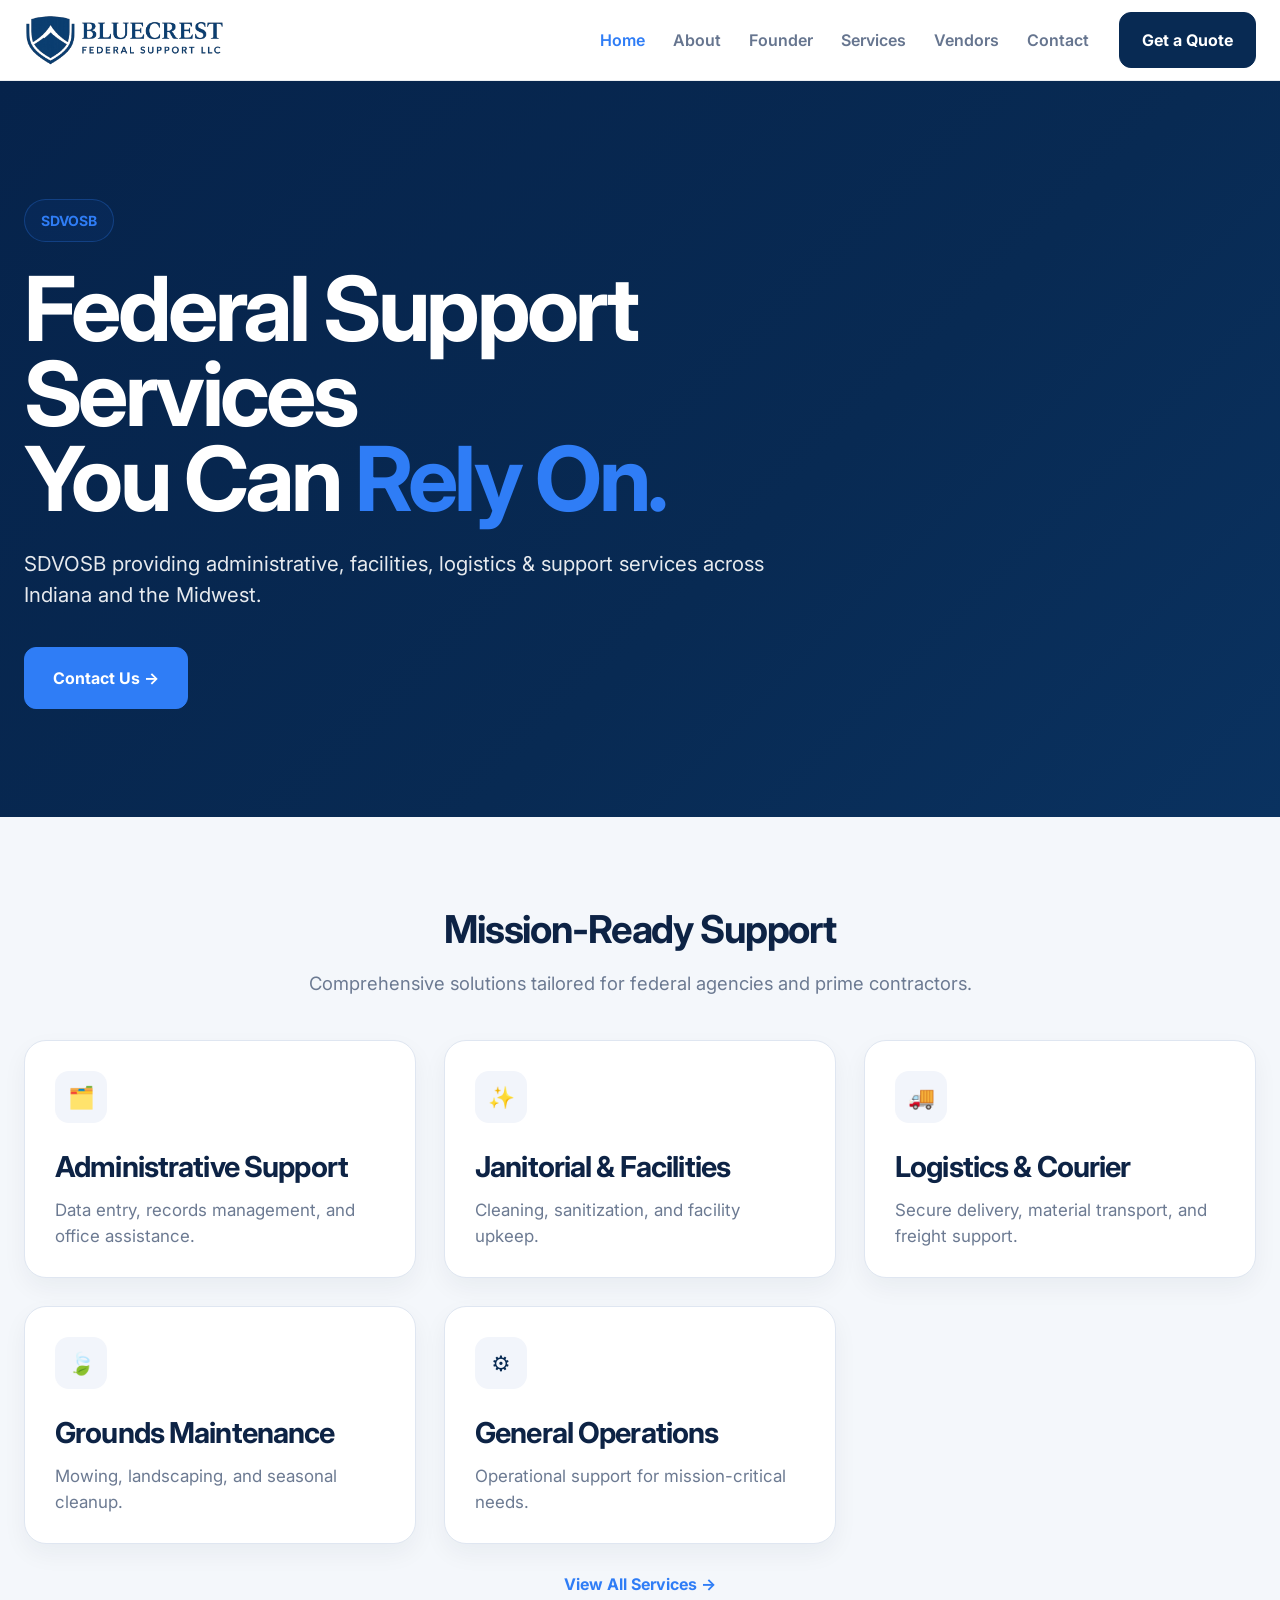
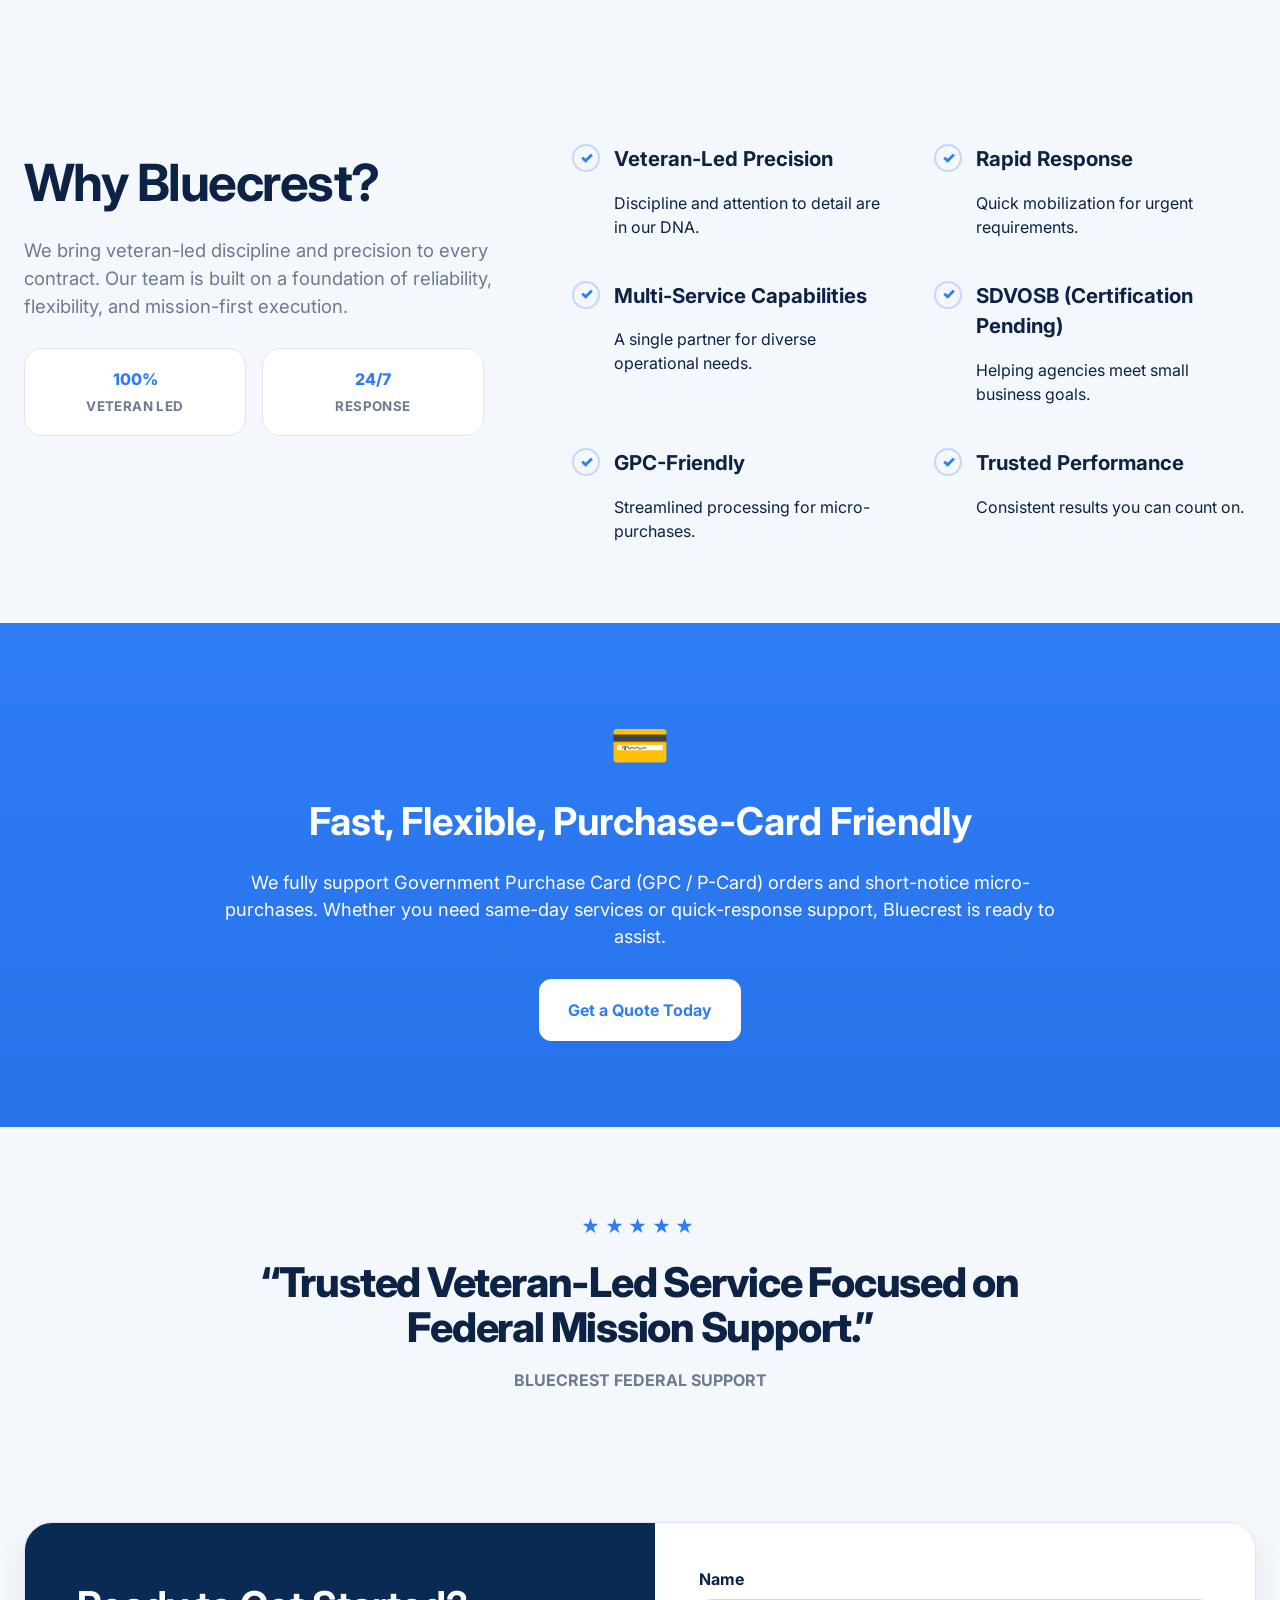
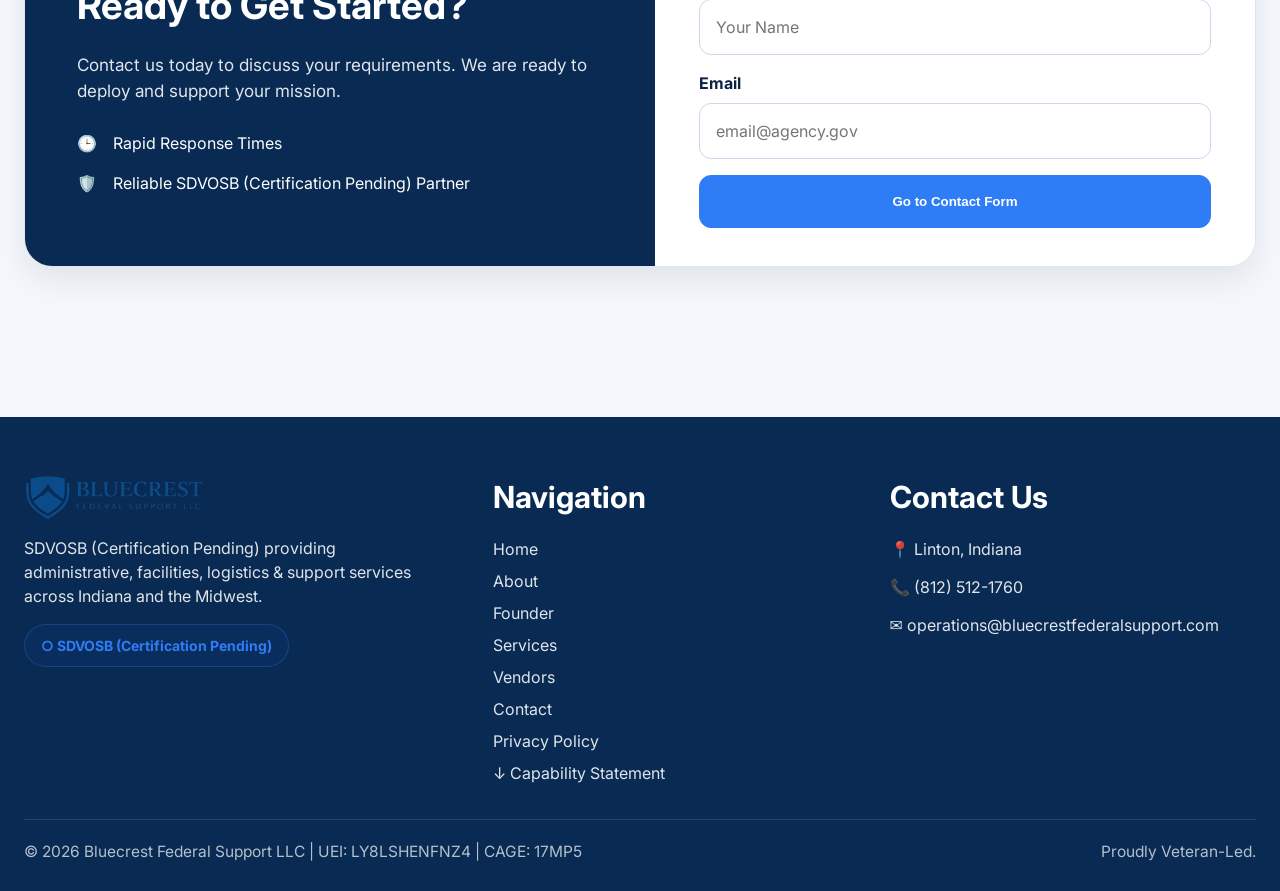
==== index.html @ 47908d39 "Update index.html" ====
<!DOCTYPE html>
<html lang="en">
<head>
<meta charset="UTF-8">
<meta name="viewport" content="width=device-width, initial-scale=1.0">
<title>Bluecrest Federal Support LLC</title>
<meta name="description" content="Veteran-led federal support services for agencies and prime contractors.">
<link rel="preconnect" href="https://fonts.googleapis.com">
<link rel="preconnect" href="https://fonts.gstatic.com" crossorigin>
<link href="https://fonts.googleapis.com/css2?family=Inter:wght@400;500;600;700;800;900&display=swap" rel="stylesheet">
<link rel="stylesheet" href="styles.css">
<link rel="icon" type="image/png" href="favicon.png">
<meta name="description" content="Bluecrest Federal Support LLC is a veteran-led federal support services provider delivering facilities, administrative, logistics, and operational support services across Indiana and the Midwest.">
<meta name="author" content="Bluecrest Federal Support LLC">
<meta name="robots" content="index, follow">
</head>
<body>
<div class="page-shell">

<header class="site-header">
  <div class="container header-inner">
    <a class="brand" href="index.html"><img src="logo.png" alt="Bluecrest Federal Support LLC logo"></a>
    <div class="nav">
      <nav class="nav-links">
        <a href="index.html" class="active">Home</a>
        <a href="about.html" >About</a>
        <a href="founder.html" >Founder</a>
        <a href="services.html" >Services</a>
        <a href="vendors.html" >Vendors</a>
        <a href="contact.html" >Contact</a>
      </nav>
      <a class="quote-btn" href="contact.html">Get a Quote</a>
    </div>
  </div>
</header>
<main>

<section class="hero">
  <div class="container hero-grid">
    <div>
      <div class="small-badge">SDVOSB</div>
      <h1>Federal Support Services<br>You Can <span class="accent">Rely On.</span></h1>
      <p>SDVOSB providing administrative, facilities, logistics &amp; support services across Indiana and the Midwest.</p>
      <a class="btn-primary" href="contact.html">Contact Us →</a>
    </div>
  </div>
</section>

<section class="section">
  <div class="container">
    <div class="section-head">
      <h2>Mission-Ready Support</h2>
      <p>Comprehensive solutions tailored for federal agencies and prime contractors.</p>
    </div>
    <div class="card-grid">
      <div class="info-card"><div class="icon-box">🗂️</div><h3>Administrative Support</h3><p>Data entry, records management, and office assistance.</p></div>
      <div class="info-card"><div class="icon-box">✨</div><h3>Janitorial &amp; Facilities</h3><p>Cleaning, sanitization, and facility upkeep.</p></div>
      <div class="info-card"><div class="icon-box">🚚</div><h3>Logistics &amp; Courier</h3><p>Secure delivery, material transport, and freight support.</p></div>
      <div class="info-card"><div class="icon-box">🍃</div><h3>Grounds Maintenance</h3><p>Mowing, landscaping, and seasonal cleanup.</p></div>
      <div class="info-card"><div class="icon-box">⚙️</div><h3>General Operations</h3><p>Operational support for mission-critical needs.</p></div>
    </div>
    <div class="center-link"><a href="services.html">View All Services →</a></div>
  </div>
</section>

<section class="section-tight">
  <div class="container why-grid">
    <div>
      <h2 style="font-size:3.2rem; margin:0 0 16px; letter-spacing:-.03em;">Why Bluecrest?</h2>
      <p style="font-size:1.16rem; color:var(--muted); margin:0;">We bring veteran-led discipline and precision to every contract. Our team is built on a foundation of reliability, flexibility, and mission-first execution.</p>
      <div class="stats">
        <div class="stat-box">100%<small>VETERAN LED</small></div>
        <div class="stat-box">24/7<small>RESPONSE</small></div>
      </div>
    </div>
    <div class="feature-grid">
      <div class="feature-item"><div class="check">✓</div><div><h4>Veteran-Led Precision</h4><p>Discipline and attention to detail are in our DNA.</p></div></div>
      <div class="feature-item"><div class="check">✓</div><div><h4>Rapid Response</h4><p>Quick mobilization for urgent requirements.</p></div></div>
      <div class="feature-item"><div class="check">✓</div><div><h4>Multi-Service Capabilities</h4><p>A single partner for diverse operational needs.</p></div></div>
      <div class="feature-item"><div class="check">✓</div><div><h4>SDVOSB (Certification Pending)</h4><p>Helping agencies meet small business goals.</p></div></div>
      <div class="feature-item"><div class="check">✓</div><div><h4>GPC-Friendly</h4><p>Streamlined processing for micro-purchases.</p></div></div>
      <div class="feature-item"><div class="check">✓</div><div><h4>Trusted Performance</h4><p>Consistent results you can count on.</p></div></div>
    </div>
  </div>
</section>

<section class="blue-banner">
  <div class="container">
    <div style="font-size:3rem; margin-bottom:12px;">💳</div>
    <h2>Fast, Flexible, Purchase-Card Friendly</h2>
    <p>We fully support Government Purchase Card (GPC / P-Card) orders and short-notice micro-purchases. Whether you need same-day services or quick-response support, Bluecrest is ready to assist.</p>
    <a class="btn-primary" href="contact.html">Get a Quote Today</a>
  </div>
</section>

<section class="testimonial container">
  <div class="stars">★★★★★</div>
  <blockquote>“Trusted Veteran-Led Service Focused on Federal Mission Support.”</blockquote>
  <cite>BLUECREST FEDERAL SUPPORT</cite>
</section>

<section class="section-tight">
  <div class="container surface contact-cta">
    <div class="cta-left">
      <h3>Ready to Get Started?</h3>
      <p>Contact us today to discuss your requirements. We are ready to deploy and support your mission.</p>
      <div class="cta-points">
        <div class="point"><div>🕒</div><div>Rapid Response Times</div></div>
        <div class="point"><div>🛡️</div><div>Reliable SDVOSB (Certification Pending) Partner</div></div>
      </div>
    </div>
    <div class="cta-right">
      <form class="cta-mini-form" action="https://formsubmit.co/operations@bluecrestfederalsupport.com" method="POST">
        <input type="hidden" name="_subject" value="Bluecrest Website Contact Request">
        <input type="hidden" name="_next" value="https://bluecrestfederalsupport.com/form-success.html">
        <input type="hidden" name="_template" value="table">
        <input type="text" name="_honey" style="display:none">
        <div>
          <label for="mini-name">Name</label>
          <input class="input" id="mini-name" name="Name" placeholder="Your Name" required>
        </div>
        <div>
          <label for="mini-email">Email</label>
          <input class="input" id="mini-email" name="Email" type="email" placeholder="email@agency.gov" required>
        </div>
        <button class="btn-primary" type="submit">Go to Contact Form</button>
      </form>
    </div>
  </div>
</section>

</main>

<footer class="site-footer">
  <div class="container footer-top">
    <div class="footer-brand">
      <img src="logo.png" alt="Bluecrest Federal Support LLC logo">
      <p>SDVOSB (Certification Pending) providing administrative, facilities, logistics &amp; support services across Indiana and the Midwest.</p>
      <div class="small-badge">○ SDVOSB (Certification Pending)</div>
    </div>
    <div>
      <h3 class="footer-title">Navigation</h3>
      <div class="footer-links">
        <a href="index.html">Home</a>
        <a href="about.html">About</a>
        <a href="founder.html">Founder</a>
        <a href="services.html">Services</a>
        <a href="vendors.html">Vendors</a>
        <a href="contact.html">Contact</a>
        <a href="privacy.html">Privacy Policy</a>
        <a href="Bluecrest_Federal_Support_Capability_Statement.pdf">↓ Capability Statement</a>
      </div>
    </div>
    <div>
      <h3 class="footer-title">Contact Us</h3>
      <ul class="footer-contact">
        <li>📍 Linton, Indiana</li>
        <li>📞 (812) 512-1760</li>
        <li>✉️ operations@bluecrestfederalsupport.com</li>
      </ul>
    </div>
  </div>
  <div class="container footer-bottom">
    <div>© <span data-year></span> Bluecrest Federal Support LLC | UEI: LY8LSHENFNZ4 | CAGE: 17MP5</div>
    <div>Proudly Veteran-Led.</div>
  </div>
</footer>
</div>
<script src="script.js"></script>
</body>
</html>
---- styles.css ----
:root {
  --navy: #082a53;
  --navy-2: #0d3463;
  --blue: #2f7df6;
  --blue-dark: #1b5fca;
  --page: #f4f7fb;
  --card: #ffffff;
  --muted: #6c7a92;
  --text: #0d2345;
  --line: #dfe6f1;
  --shadow: 0 14px 32px rgba(7, 30, 63, 0.08);
  --radius: 22px;
  --max: 1320px;
}

* { box-sizing: border-box; }
html { scroll-behavior: smooth; }
body {
  margin: 0;
  font-family: Inter, system-ui, -apple-system, BlinkMacSystemFont, "Segoe UI", sans-serif;
  color: var(--text);
  background: var(--page);
  line-height: 1.5;
}

a { color: inherit; text-decoration: none; }
img { max-width: 100%; display: block; }
.container { width: min(var(--max), calc(100% - 48px)); margin: 0 auto; }
.section { padding: 84px 0; }
.section-tight { padding: 64px 0; }
.surface { background: var(--card); border: 1px solid var(--line); border-radius: 28px; box-shadow: var(--shadow); }
.page-shell { min-height: 100vh; display: flex; flex-direction: column; }
main { flex: 1; }

.site-header {
  position: sticky;
  top: 0;
  z-index: 50;
  background: rgba(255,255,255,0.95);
  backdrop-filter: blur(12px);
  border-bottom: 1px solid rgba(8,42,83,0.08);
}
.header-inner {
  display: flex; align-items: center; justify-content: space-between; gap: 24px;
  min-height: 80px;
}
.brand { display: flex; align-items: center; gap: 12px; }
.brand img { height: 50px; width: auto; }
.brand-text { display: none; }
.nav { display: flex; align-items: center; gap: 30px; }
.nav-links { display: flex; align-items: center; gap: 28px; font-weight: 600; color: #66758f; }
.nav-links a.active, .nav-links a:hover { color: var(--blue); }
.quote-btn, .btn-primary, .btn-secondary {
  display: inline-flex; align-items: center; justify-content: center; gap: 10px;
  border-radius: 12px; font-weight: 700; transition: .2s ease;
}
.quote-btn, .btn-secondary {
  background: var(--navy); color: #fff; padding: 15px 22px; border: 1px solid var(--navy);
}
.quote-btn:hover, .btn-secondary:hover { background: #051d3a; }
.btn-primary {
  background: var(--blue); color: #fff; padding: 18px 28px; border: 1px solid var(--blue);
}
.btn-primary:hover { background: var(--blue-dark); }
.small-badge {
  display: inline-flex; align-items: center; gap: 10px;
  padding: 10px 16px; border-radius: 999px;
  color: var(--blue); border: 1px solid rgba(47,125,246,0.28);
  background: rgba(47,125,246,0.06); font-size: 14px; font-weight: 700;
}

.hero {
  background: radial-gradient(circle at 75% 25%, rgba(47,125,246,0.16), transparent 0 26%), linear-gradient(135deg, #06234b 0%, #082a53 60%, #0a3260 100%);
  color: #fff;
  padding: 118px 0 108px;
}
.hero-grid { display: grid; grid-template-columns: minmax(0, 760px); }
.hero h1 {
  font-size: clamp(3rem, 7vw, 5.6rem);
  line-height: .95; letter-spacing: -0.04em; margin: 24px 0 28px;
  max-width: 780px;
}
.hero h1 .accent { color: var(--blue); }
.hero p { max-width: 860px; font-size: 1.28rem; color: rgba(255,255,255,0.9); margin: 0 0 36px; }

.section-head { text-align: center; margin-bottom: 42px; }
.section-head h2 { font-size: clamp(2.2rem, 3vw, 3.5rem); margin: 0 0 12px; letter-spacing: -0.03em; }
.section-head p { margin: 0 auto; color: var(--muted); max-width: 780px; font-size: 1.15rem; }

.card-grid { display: grid; grid-template-columns: repeat(3, minmax(0, 1fr)); gap: 28px; }
.info-card {
  background: #fff; border: 1px solid var(--line); border-radius: 22px; padding: 30px 30px 28px;
  box-shadow: 0 10px 24px rgba(7, 30, 63, 0.05);
}
.icon-box {
  width: 52px; height: 52px; border-radius: 14px; display: inline-flex; align-items: center; justify-content: center;
  background: #f2f5fb; color: var(--navy); font-size: 1.35rem; margin-bottom: 22px;
}
.info-card h3 { margin: 0 0 10px; font-size: 1.8rem; letter-spacing: -0.03em; }
.info-card p, .feature-list p, .service-card ul { color: var(--muted); margin: 0; font-size: 1.06rem; }
.center-link { text-align: center; margin-top: 28px; font-weight: 700; color: var(--blue); }

.why-grid { display: grid; grid-template-columns: 1fr 1.35fr; gap: 42px; align-items: start; }
.stats { display: flex; gap: 16px; margin-top: 28px; flex-wrap: wrap; }
.stat-box {
  width: 222px; max-width: 100%; padding: 18px 20px; border-radius: 18px; background: #fff; border: 1px solid var(--line);
  text-align: center; font-weight: 800; color: var(--blue);
}
.stat-box small { display: block; margin-top: 6px; color: var(--muted); font-weight: 700; letter-spacing: .03em; }
.feature-grid { display: grid; grid-template-columns: repeat(2, minmax(0, 1fr)); gap: 26px 40px; }
.feature-item { display: grid; grid-template-columns: 28px 1fr; gap: 14px; align-items: start; }
.check { width: 28px; height: 28px; border-radius: 999px; color: var(--blue); border: 2px solid rgba(47,125,246,0.25); display:flex; align-items:center; justify-content:center; font-size:.95rem; font-weight:900; }
.feature-item h4 { margin: 0 0 6px; font-size: 1.28rem; }

.blue-banner {
  background: linear-gradient(180deg, #2f7df6 0%, #2672e9 100%);
  color: #fff; text-align: center; padding: 86px 0;
}
.blue-banner h2 { font-size: clamp(2.3rem, 3vw, 3.2rem); margin: 0 0 18px; }
.blue-banner p { max-width: 860px; margin: 0 auto 28px; font-size: 1.14rem; }
.blue-banner .btn-primary { background: #fff; color: var(--blue); border-color: #fff; }
.blue-banner .btn-primary:hover { background: #eef4ff; }

.testimonial {
  text-align: center; padding: 86px 0 30px;
}
.stars { color: var(--blue); letter-spacing: .25em; font-size: 1.15rem; }
.testimonial blockquote {
  margin: 20px auto 0; max-width: 860px; font-size: clamp(1.9rem, 3.2vw, 3.2rem);
  line-height: 1.1; letter-spacing: -0.03em; font-weight: 800;
}
.testimonial cite { display: inline-block; margin-top: 18px; color: var(--muted); font-style: normal; font-weight: 700; }

.contact-cta {
  margin-top: 36px; display: grid; grid-template-columns: 1.05fr 1fr; overflow: hidden;
}
.cta-left {
  background: var(--navy); color: #fff; padding: 54px 52px;
}
.cta-left h3 { margin: 0 0 16px; font-size: clamp(2rem, 3vw, 2.8rem); }
.cta-left p { color: rgba(255,255,255,0.88); font-size: 1.07rem; }
.cta-points { margin-top: 28px; display: grid; gap: 16px; }
.cta-points .point { display: grid; grid-template-columns: 24px 1fr; gap: 12px; align-items: start; }
.cta-right { background: #fff; padding: 44px 44px 38px; }
.cta-mini-form { display: grid; gap: 16px; }
.input, textarea, select {
  width: 100%; padding: 15px 16px; border-radius: 12px; border: 1px solid #cad7ea; background: #fff;
  font: inherit; color: var(--text);
}
label { display: block; font-weight: 700; margin-bottom: 8px; }
.form-grid { display: grid; grid-template-columns: repeat(2, minmax(0,1fr)); gap: 18px 20px; }
textarea { min-height: 150px; resize: vertical; }
.form-card { padding: 40px; }
.form-title { display:flex; align-items:center; gap:12px; font-size: 1.9rem; margin: 0 0 24px; }

.site-footer {
  background: var(--navy); color: #fff; margin-top: 86px;
}
.footer-top { display: grid; grid-template-columns: 1.15fr .95fr 1fr; gap: 48px; padding: 58px 0 34px; }
.footer-brand img { width: 180px; height: auto; filter: brightness(1.25); }
.footer-brand p, .footer-links a, .footer-contact li { color: rgba(255,255,255,0.88); }
.footer-links { display: grid; gap: 8px; margin-top: 14px; }
.footer-title { font-size: 1.9rem; margin: 0 0 16px; }
.footer-contact { list-style: none; padding: 0; margin: 14px 0 0; display: grid; gap: 14px; }
.footer-bottom { border-top: 1px solid rgba(255,255,255,0.12); padding: 20px 0 28px; display:flex; justify-content:space-between; gap:20px; color: rgba(255,255,255,0.7); font-size: .97rem; }

.page-hero {
  background: linear-gradient(180deg, #082a53 0%, #07254a 100%); color:#fff; padding: 84px 0 72px;
}
.page-hero h1 { margin: 0 0 14px; font-size: clamp(2.8rem, 5vw, 4.6rem); letter-spacing: -0.04em; }
.page-hero p { margin: 0; max-width: 860px; font-size: 1.2rem; color: rgba(255,255,255,.92); }
.two-col { display:grid; grid-template-columns: 1.25fr .8fr; gap: 36px; align-items:start; }
.sidebar-card { background: var(--navy); color:#fff; padding: 34px; border-radius: 24px; box-shadow: var(--shadow); }
.sidebar-card h3 { margin-top:0; font-size: 2rem; }
.sidebar-card ul { list-style:none; padding:0; margin:20px 0 0; display:grid; gap:16px; }
.sidebar-card li { display:grid; grid-template-columns: 26px 1fr; gap: 12px; align-items: start; }
.download-btn { margin-top: 26px; width: 100%; }
.info-panels { display: grid; grid-template-columns: repeat(2, minmax(0,1fr)); gap: 28px; }
.simple-card { background: #fff; border: 1px solid var(--line); border-radius: 22px; padding: 34px; box-shadow: 0 8px 22px rgba(7,30,63,.05); }
.simple-card h3 { margin: 0 0 10px; font-size: 1.7rem; }
.core-grid { display:grid; grid-template-columns: repeat(3,minmax(0,1fr)); gap: 34px; text-align:center; }
.value-icon { width: 58px; height: 58px; border-radius:999px; margin: 0 auto 18px; display:flex; align-items:center; justify-content:center; background:#eef4ff; color:var(--blue); font-size:1.4rem; }
.feature-stack { display:grid; grid-template-columns: repeat(2,minmax(0,1fr)); gap: 26px 42px; }
.feature-block { display:grid; grid-template-columns: 52px 1fr; gap: 16px; align-items:start; }
.feature-block .icon-box { margin: 0; }
.quote-card { background: var(--blue); color: #fff; border-radius: 24px; padding: 38px 42px; box-shadow: var(--shadow); }
.quote-card blockquote { margin:0 0 20px; font-size: clamp(1.5rem, 2.3vw, 2.3rem); line-height:1.25; font-style: italic; font-weight: 700; }
.quote-author { display:flex; align-items:center; gap: 16px; }
.quote-author img { width: 64px; height: 64px; border-radius: 50%; object-fit: cover; }
.quote-author span { display:block; }

.founder-hero { background: linear-gradient(180deg, #082a53 0%, #082851 100%); color: #fff; overflow: hidden; }
.founder-grid { display:grid; grid-template-columns: 1.15fr .8fr; gap: 42px; align-items:center; }
.founder-image-wrap { position: relative; padding: 44px 0; }
.founder-image-wrap::before, .founder-image-wrap::after {
  content: ""; position:absolute; border-radius: 28px; background: rgba(47,125,246,.18);
}
.founder-image-wrap::before { width: 74%; height: 78%; right: 4%; top: 10%; transform: rotate(7deg); }
.founder-image-wrap::after { width: 82%; height: 84%; right: 12%; top: 4%; transform: rotate(-4deg); }
.founder-portrait { position: relative; z-index: 2; width: min(320px, 100%); margin-left: auto; border-radius: 26px; box-shadow: 0 18px 40px rgba(0,0,0,.25); border: 2px solid rgba(255,255,255,.12); }
.founder-chip { margin-top: 18px; }
.founder-copy { padding: 84px 0; }
.founder-copy h1 { font-size: clamp(2.8rem, 5vw, 4.3rem); line-height: .98; margin: 0 0 16px; }
.founder-copy h2 { color: var(--blue); font-size: clamp(2rem, 4vw, 3rem); margin: 0 0 8px; }
.founder-copy h3 { font-size: 2rem; margin: 0 0 12px; }
.commitment-card { margin-top: 26px; }
.commitment-list { display:grid; grid-template-columns: repeat(2,minmax(0,1fr)); gap: 16px 28px; }
.commitment-list li { list-style:none; display:grid; grid-template-columns: 28px 1fr; gap: 12px; align-items:start; }
.number-dot { width: 28px; height: 28px; border-radius:999px; background:#eef4ff; color:var(--blue); display:flex; align-items:center; justify-content:center; font-size:.95rem; font-weight:900; }

.services-grid { display:grid; grid-template-columns: repeat(3, minmax(0,1fr)); gap: 28px; }
.service-card { background:#fff; border:1px solid var(--line); border-radius: 22px; overflow: hidden; box-shadow: 0 8px 22px rgba(7,30,63,.05); }
.service-head { background: var(--navy); color:#fff; padding: 26px 26px 24px; display:flex; align-items:center; gap: 16px; }
.service-head .icon-box { margin:0; background: rgba(255,255,255,.09); color:#fff; width: 54px; height: 54px; }
.service-head h3 { margin:0; font-size: 1.65rem; }
.service-body { padding: 26px 28px 28px; }
.service-body ul { padding-left: 20px; margin: 0; display:grid; gap: 12px; color: var(--muted); }
.naics-shell { max-width: 920px; margin: 0 auto; }
.naics-head { background: var(--navy); color:#fff; padding: 24px 28px; border-radius: 22px 22px 0 0; font-size: 2rem; font-weight: 800; display:flex; justify-content:space-between; align-items:center; }
.naics-grid { background:#fff; border:1px solid var(--line); border-top:none; border-radius: 0 0 22px 22px; padding: 26px; display:grid; grid-template-columns: repeat(2,minmax(0,1fr)); gap: 18px; }
.naics-item { border:1px solid var(--line); border-radius: 14px; padding: 18px 16px; }
.naics-item strong { color: var(--blue); font-size: 1.7rem; display:block; margin-bottom: 4px; }
.inline-meta { margin-top: 22px; padding-top: 20px; border-top:1px solid var(--line); font-weight:700; color: var(--muted); }

.vendor-form { max-width: 920px; margin: 0 auto; }
.form-section-title { display:flex; align-items:center; gap: 10px; font-size: 1.65rem; margin: 0 0 22px; }
.divider { border-top: 1px solid var(--line); margin: 18px 0 26px; }

.contact-layout { display:grid; grid-template-columns: 1.35fr .7fr; gap: 34px; align-items:start; }
.contact-side { display:grid; gap: 24px; }
.contact-box { background:#fff; border:1px solid var(--line); border-radius: 22px; padding: 28px 26px; box-shadow: 0 8px 22px rgba(7,30,63,.05); }
.contact-box h3 { margin: 0 0 14px; font-size: 1.8rem; }
.contact-list { list-style:none; padding:0; margin: 8px 0 0; display:grid; gap: 18px; }
.contact-list li { display:grid; grid-template-columns: 40px 1fr; gap: 14px; align-items:start; }
.contact-list .icon-box { margin:0; width:40px; height:40px; border-radius:999px; }
.purchase-box { background: var(--navy); color:#fff; }
.purchase-box h3, .purchase-box p { color:#fff; }
.purchase-pill { display:inline-flex; margin-top: 16px; border:1px solid rgba(255,255,255,.22); padding: 10px 14px; border-radius: 10px; font-weight: 700; }
.small-note { color: var(--muted); font-size: .95rem; }

@media (max-width: 1180px) {
  .card-grid, .services-grid, .core-grid { grid-template-columns: repeat(2, minmax(0,1fr)); }
  .why-grid, .two-col, .contact-layout, .founder-grid, .contact-cta, .feature-stack { grid-template-columns: 1fr; }
  .footer-top { grid-template-columns: 1fr 1fr; }
}

@media (max-width: 860px) {
  .container { width: min(var(--max), calc(100% - 28px)); }
  .header-inner { min-height: 72px; }
  .nav { gap: 14px; }
  .nav-links { display:none; }
  .hero { padding: 88px 0 74px; }
  .section, .section-tight { padding: 60px 0; }
  .card-grid, .services-grid, .info-panels, .naics-grid, .core-grid, .feature-grid, .footer-top { grid-template-columns: 1fr; }
  .feature-stack { grid-template-columns: 1fr; }
  .form-grid, .commitment-list { grid-template-columns: 1fr; }
  .cta-left, .cta-right, .form-card { padding: 26px 22px; }
  .footer-bottom { flex-direction: column; }
  .quote-btn { padding: 12px 16px; }
  .brand img { height: 42px; }
}
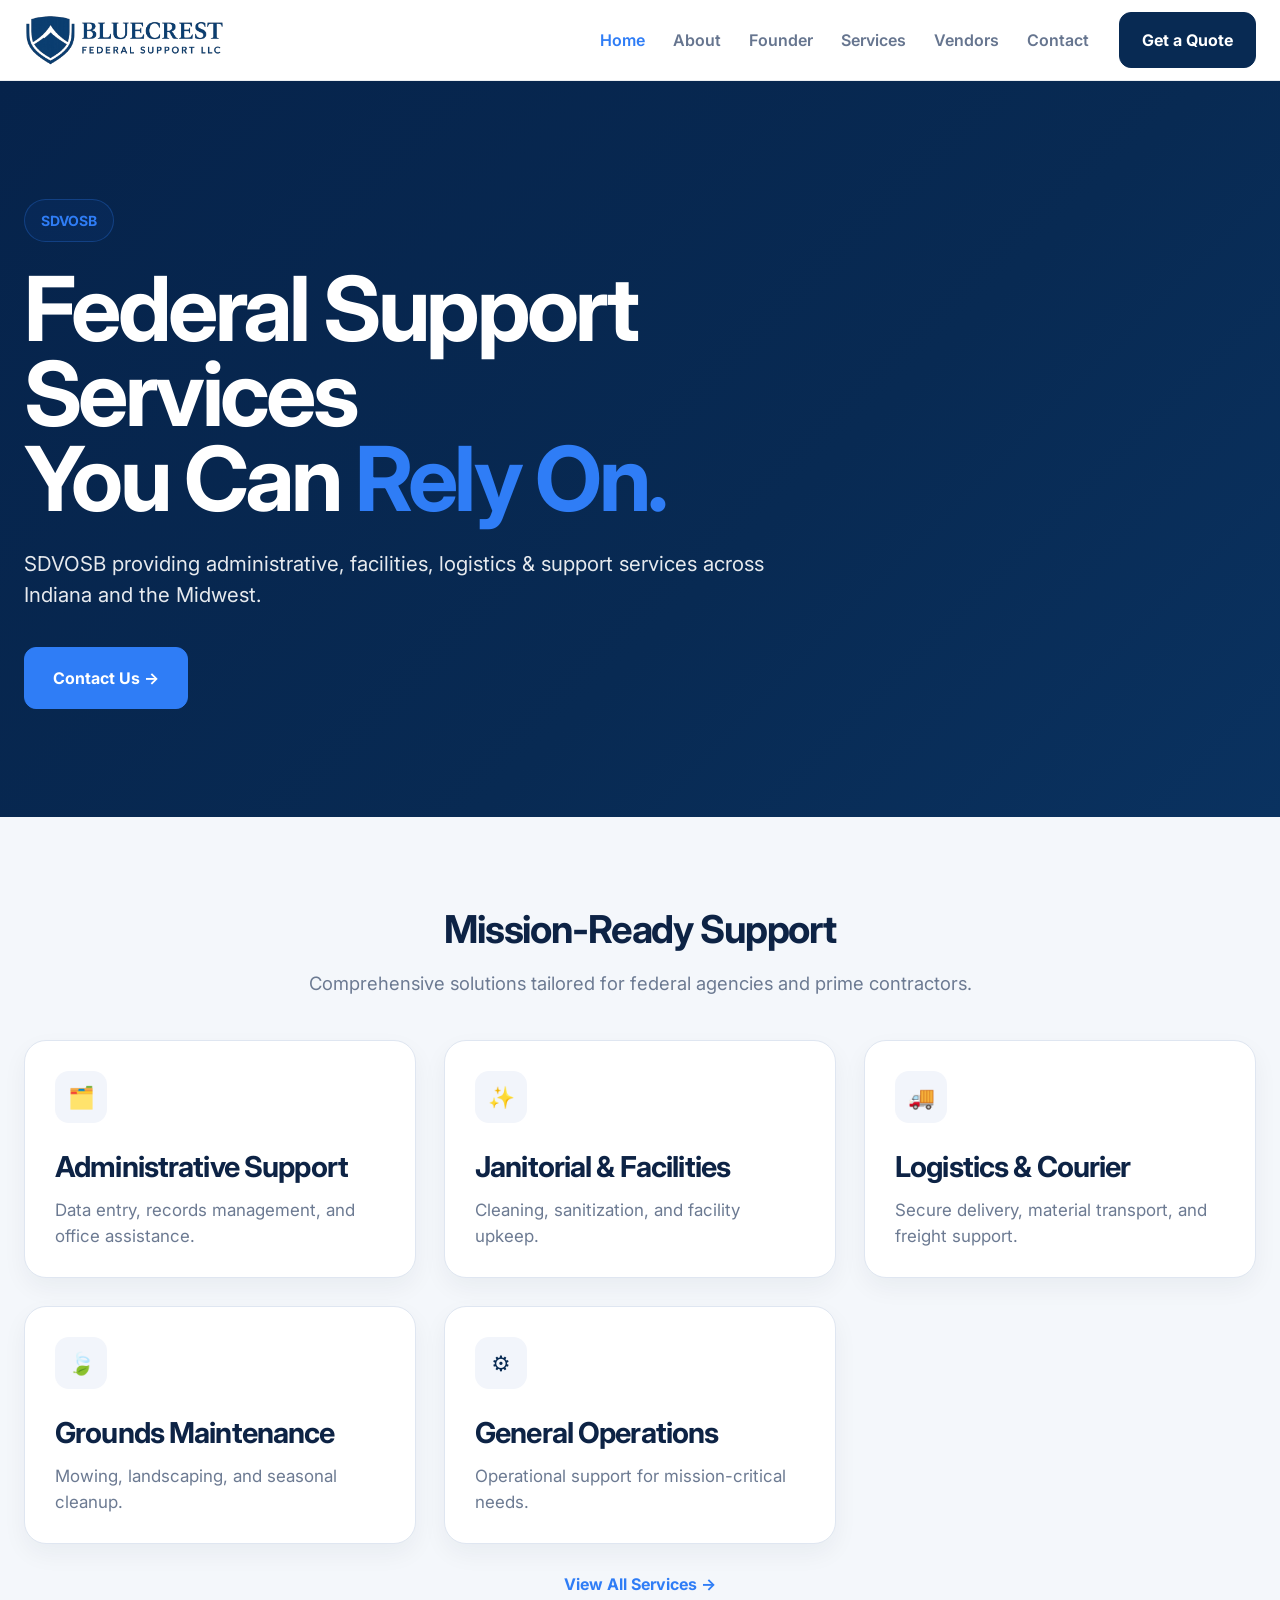
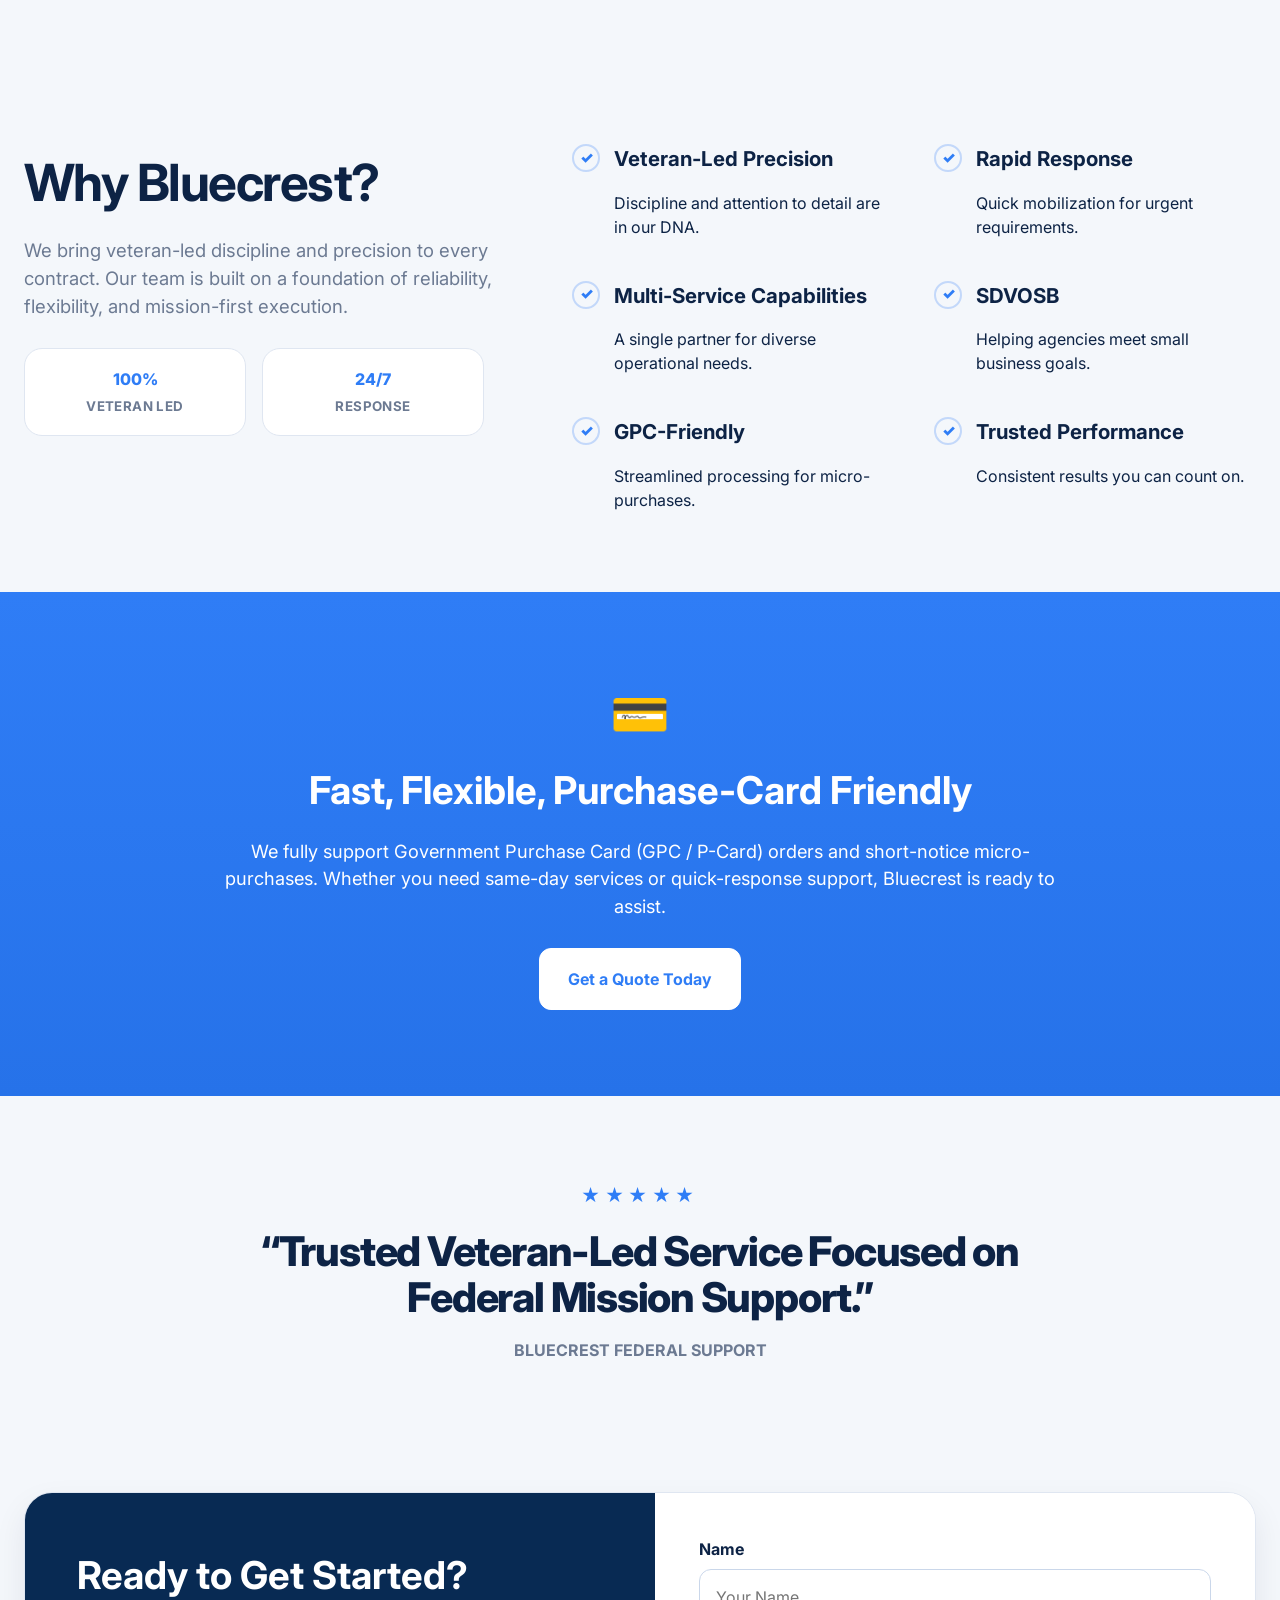
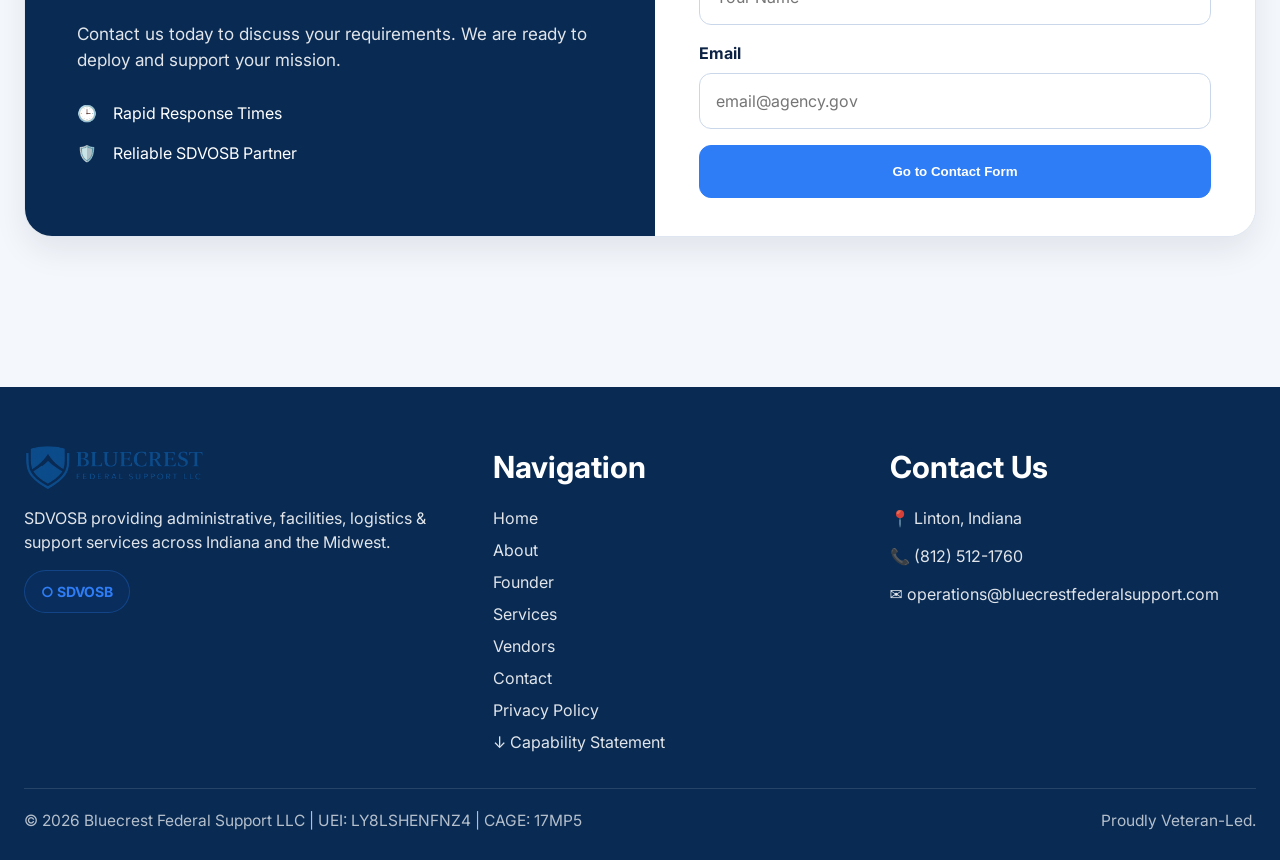
==== commit 4194ad42: "Update index.html" ====
--- a/index.html
+++ b/index.html
@@ -77,7 +77,7 @@
       <div class="feature-item"><div class="check">✓</div><div><h4>Veteran-Led Precision</h4><p>Discipline and attention to detail are in our DNA.</p></div></div>
       <div class="feature-item"><div class="check">✓</div><div><h4>Rapid Response</h4><p>Quick mobilization for urgent requirements.</p></div></div>
       <div class="feature-item"><div class="check">✓</div><div><h4>Multi-Service Capabilities</h4><p>A single partner for diverse operational needs.</p></div></div>
-      <div class="feature-item"><div class="check">✓</div><div><h4>SDVOSB (Certification Pending)</h4><p>Helping agencies meet small business goals.</p></div></div>
+      <div class="feature-item"><div class="check">✓</div><div><h4>SDVOSB </h4><p>Helping agencies meet small business goals.</p></div></div>
       <div class="feature-item"><div class="check">✓</div><div><h4>GPC-Friendly</h4><p>Streamlined processing for micro-purchases.</p></div></div>
       <div class="feature-item"><div class="check">✓</div><div><h4>Trusted Performance</h4><p>Consistent results you can count on.</p></div></div>
     </div>
@@ -106,7 +106,7 @@
       <p>Contact us today to discuss your requirements. We are ready to deploy and support your mission.</p>
       <div class="cta-points">
         <div class="point"><div>🕒</div><div>Rapid Response Times</div></div>
-        <div class="point"><div>🛡️</div><div>Reliable SDVOSB (Certification Pending) Partner</div></div>
+        <div class="point"><div>🛡️</div><div>Reliable SDVOSB Partner</div></div>
       </div>
     </div>
     <div class="cta-right">
@@ -135,8 +135,8 @@
   <div class="container footer-top">
     <div class="footer-brand">
       <img src="logo.png" alt="Bluecrest Federal Support LLC logo">
-      <p>SDVOSB (Certification Pending) providing administrative, facilities, logistics &amp; support services across Indiana and the Midwest.</p>
-      <div class="small-badge">○ SDVOSB (Certification Pending)</div>
+      <p>SDVOSB providing administrative, facilities, logistics &amp; support services across Indiana and the Midwest.</p>
+      <div class="small-badge">○ SDVOSB </div>
     </div>
     <div>
       <h3 class="footer-title">Navigation</h3>
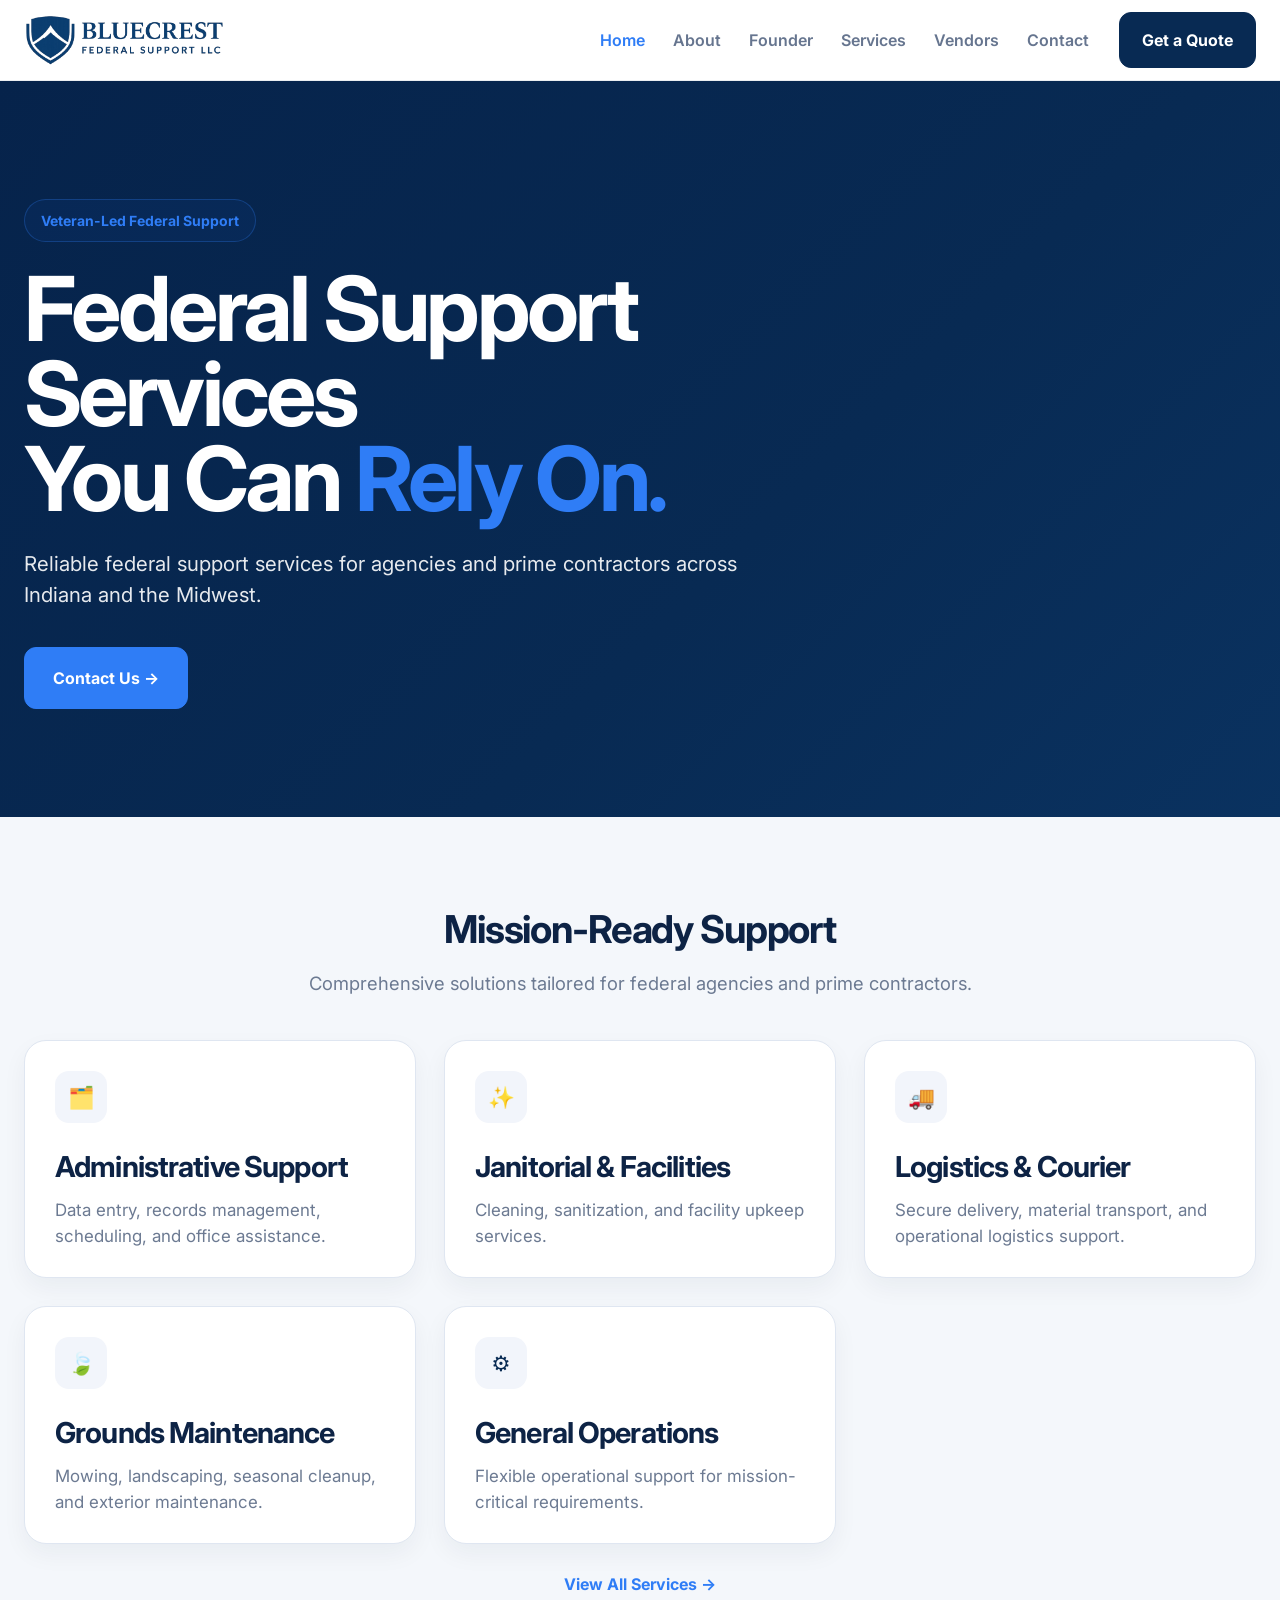
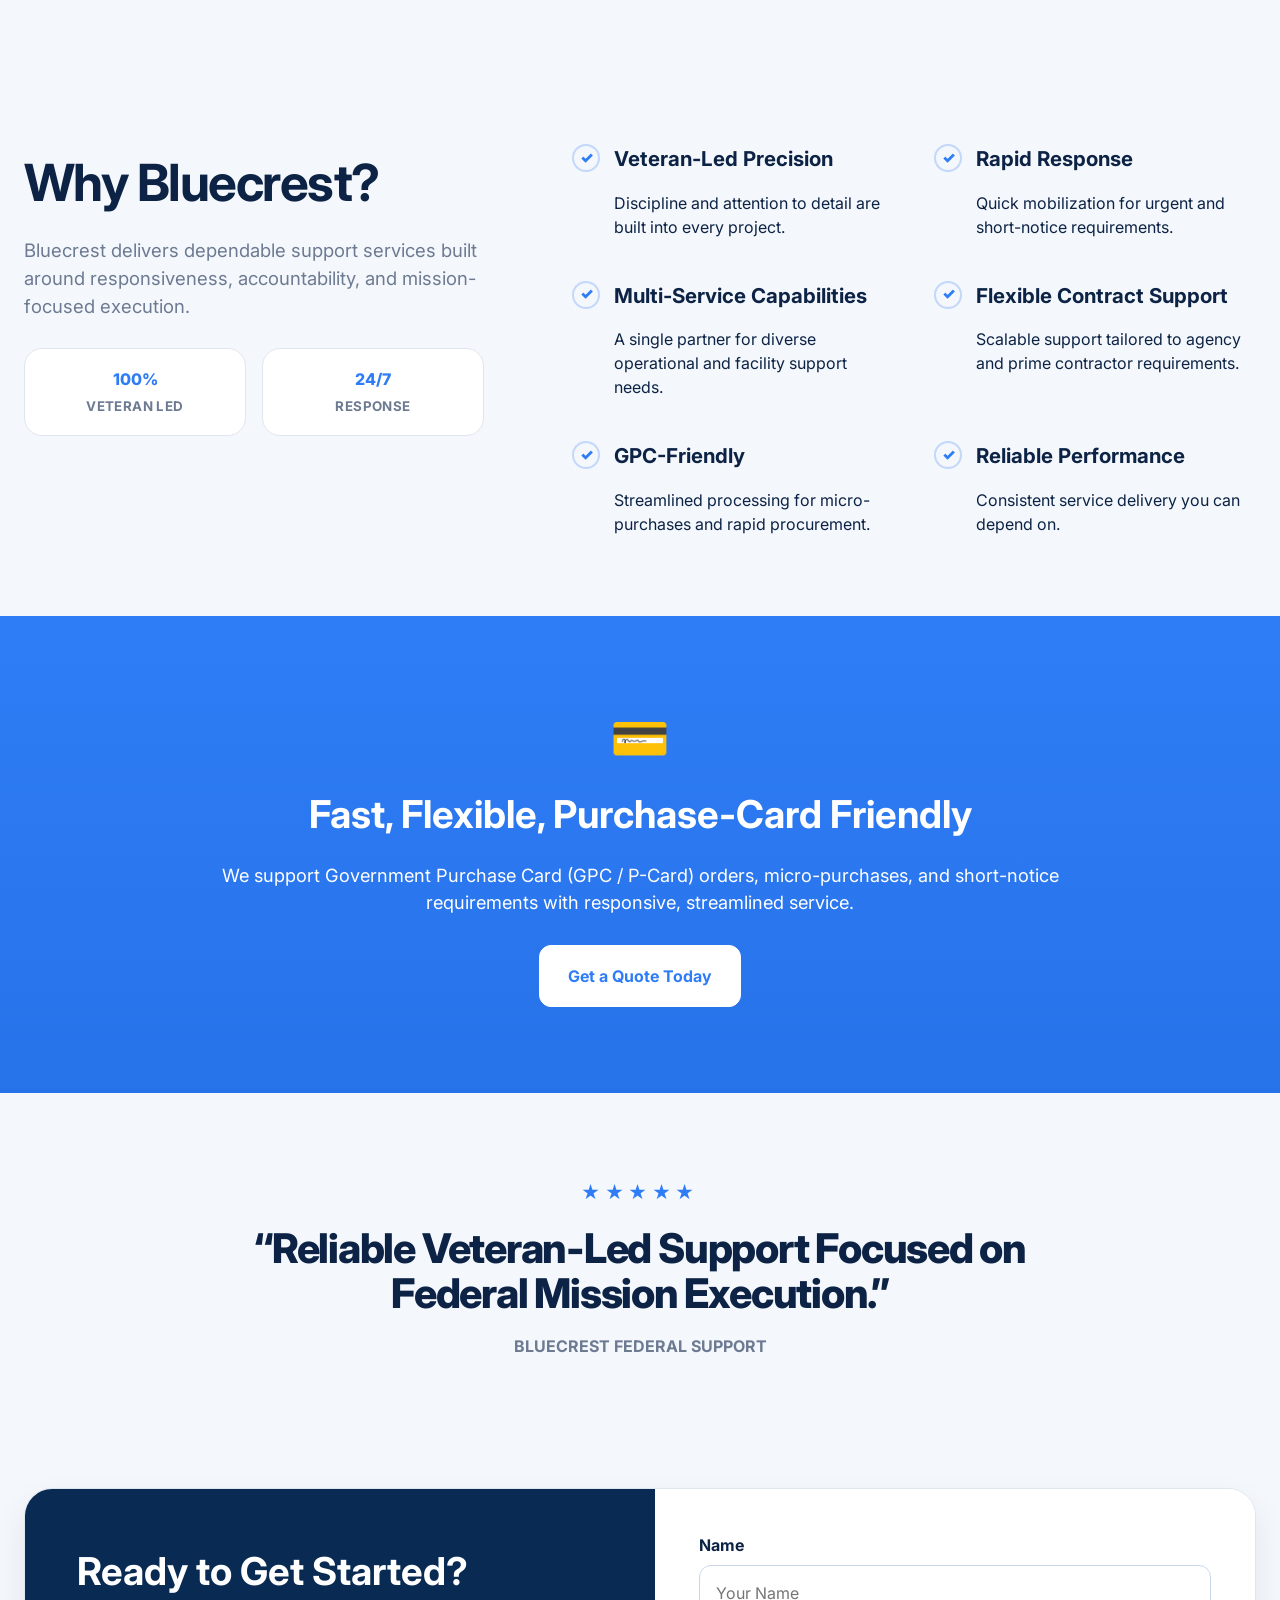
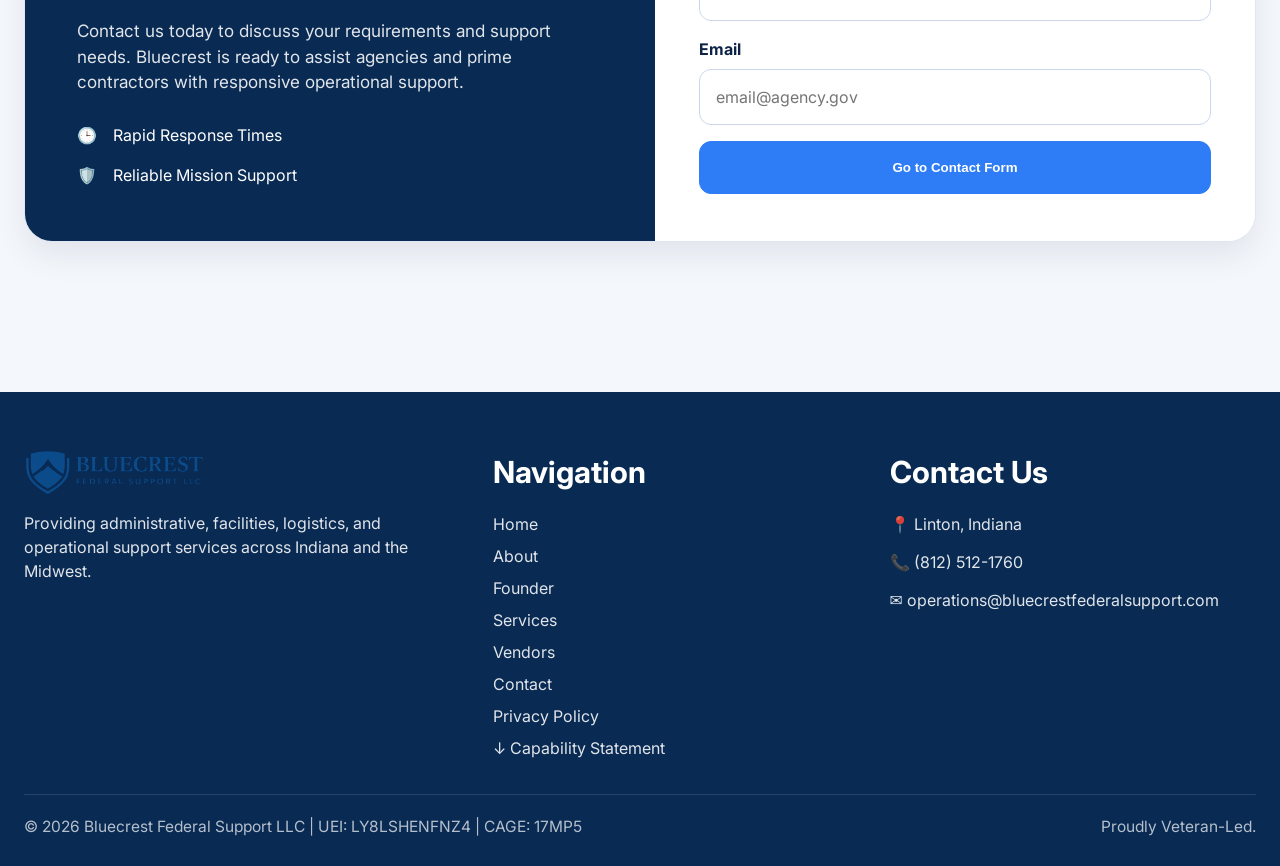
==== commit 21ce3432: "Update index.html" ====
--- a/index.html
+++ b/index.html
@@ -10,7 +10,7 @@
 <link href="https://fonts.googleapis.com/css2?family=Inter:wght@400;500;600;700;800;900&display=swap" rel="stylesheet">
 <link rel="stylesheet" href="styles.css">
 <link rel="icon" type="image/png" href="favicon.png">
-<meta name="description" content="Bluecrest Federal Support LLC is a veteran-led federal support services provider delivering facilities, administrative, logistics, and operational support services across Indiana and the Midwest.">
+<meta name="description" content="Bluecrest Federal Support LLC delivers facilities, administrative, logistics, and operational support services across Indiana and the Midwest.">
 <meta name="author" content="Bluecrest Federal Support LLC">
 <meta name="robots" content="index, follow">
 </head>
@@ -23,24 +23,25 @@
     <div class="nav">
       <nav class="nav-links">
         <a href="index.html" class="active">Home</a>
-        <a href="about.html" >About</a>
-        <a href="founder.html" >Founder</a>
-        <a href="services.html" >Services</a>
-        <a href="vendors.html" >Vendors</a>
-        <a href="contact.html" >Contact</a>
+        <a href="about.html">About</a>
+        <a href="founder.html">Founder</a>
+        <a href="services.html">Services</a>
+        <a href="vendors.html">Vendors</a>
+        <a href="contact.html">Contact</a>
       </nav>
       <a class="quote-btn" href="contact.html">Get a Quote</a>
     </div>
   </div>
 </header>
+
 <main>
 
 <section class="hero">
   <div class="container hero-grid">
     <div>
-      <div class="small-badge">SDVOSB</div>
+      <div class="small-badge">Veteran-Led Federal Support</div>
       <h1>Federal Support Services<br>You Can <span class="accent">Rely On.</span></h1>
-      <p>SDVOSB providing administrative, facilities, logistics &amp; support services across Indiana and the Midwest.</p>
+      <p>Reliable federal support services for agencies and prime contractors across Indiana and the Midwest.</p>
       <a class="btn-primary" href="contact.html">Contact Us →</a>
     </div>
   </div>
@@ -52,14 +53,42 @@
       <h2>Mission-Ready Support</h2>
       <p>Comprehensive solutions tailored for federal agencies and prime contractors.</p>
     </div>
+
     <div class="card-grid">
-      <div class="info-card"><div class="icon-box">🗂️</div><h3>Administrative Support</h3><p>Data entry, records management, and office assistance.</p></div>
-      <div class="info-card"><div class="icon-box">✨</div><h3>Janitorial &amp; Facilities</h3><p>Cleaning, sanitization, and facility upkeep.</p></div>
-      <div class="info-card"><div class="icon-box">🚚</div><h3>Logistics &amp; Courier</h3><p>Secure delivery, material transport, and freight support.</p></div>
-      <div class="info-card"><div class="icon-box">🍃</div><h3>Grounds Maintenance</h3><p>Mowing, landscaping, and seasonal cleanup.</p></div>
-      <div class="info-card"><div class="icon-box">⚙️</div><h3>General Operations</h3><p>Operational support for mission-critical needs.</p></div>
-    </div>
-    <div class="center-link"><a href="services.html">View All Services →</a></div>
+      <div class="info-card">
+        <div class="icon-box">🗂️</div>
+        <h3>Administrative Support</h3>
+        <p>Data entry, records management, scheduling, and office assistance.</p>
+      </div>
+
+      <div class="info-card">
+        <div class="icon-box">✨</div>
+        <h3>Janitorial &amp; Facilities</h3>
+        <p>Cleaning, sanitization, and facility upkeep services.</p>
+      </div>
+
+      <div class="info-card">
+        <div class="icon-box">🚚</div>
+        <h3>Logistics &amp; Courier</h3>
+        <p>Secure delivery, material transport, and operational logistics support.</p>
+      </div>
+
+      <div class="info-card">
+        <div class="icon-box">🍃</div>
+        <h3>Grounds Maintenance</h3>
+        <p>Mowing, landscaping, seasonal cleanup, and exterior maintenance.</p>
+      </div>
+
+      <div class="info-card">
+        <div class="icon-box">⚙️</div>
+        <h3>General Operations</h3>
+        <p>Flexible operational support for mission-critical requirements.</p>
+      </div>
+    </div>
+
+    <div class="center-link">
+      <a href="services.html">View All Services →</a>
+    </div>
   </div>
 </section>
 
@@ -67,19 +96,68 @@
   <div class="container why-grid">
     <div>
       <h2 style="font-size:3.2rem; margin:0 0 16px; letter-spacing:-.03em;">Why Bluecrest?</h2>
-      <p style="font-size:1.16rem; color:var(--muted); margin:0;">We bring veteran-led discipline and precision to every contract. Our team is built on a foundation of reliability, flexibility, and mission-first execution.</p>
+
+      <p style="font-size:1.16rem; color:var(--muted); margin:0;">
+        Bluecrest delivers dependable support services built around responsiveness,
+        accountability, and mission-focused execution.
+      </p>
+
       <div class="stats">
         <div class="stat-box">100%<small>VETERAN LED</small></div>
         <div class="stat-box">24/7<small>RESPONSE</small></div>
       </div>
     </div>
+
     <div class="feature-grid">
-      <div class="feature-item"><div class="check">✓</div><div><h4>Veteran-Led Precision</h4><p>Discipline and attention to detail are in our DNA.</p></div></div>
-      <div class="feature-item"><div class="check">✓</div><div><h4>Rapid Response</h4><p>Quick mobilization for urgent requirements.</p></div></div>
-      <div class="feature-item"><div class="check">✓</div><div><h4>Multi-Service Capabilities</h4><p>A single partner for diverse operational needs.</p></div></div>
-      <div class="feature-item"><div class="check">✓</div><div><h4>SDVOSB </h4><p>Helping agencies meet small business goals.</p></div></div>
-      <div class="feature-item"><div class="check">✓</div><div><h4>GPC-Friendly</h4><p>Streamlined processing for micro-purchases.</p></div></div>
-      <div class="feature-item"><div class="check">✓</div><div><h4>Trusted Performance</h4><p>Consistent results you can count on.</p></div></div>
+
+      <div class="feature-item">
+        <div class="check">✓</div>
+        <div>
+          <h4>Veteran-Led Precision</h4>
+          <p>Discipline and attention to detail are built into every project.</p>
+        </div>
+      </div>
+
+      <div class="feature-item">
+        <div class="check">✓</div>
+        <div>
+          <h4>Rapid Response</h4>
+          <p>Quick mobilization for urgent and short-notice requirements.</p>
+        </div>
+      </div>
+
+      <div class="feature-item">
+        <div class="check">✓</div>
+        <div>
+          <h4>Multi-Service Capabilities</h4>
+          <p>A single partner for diverse operational and facility support needs.</p>
+        </div>
+      </div>
+
+      <div class="feature-item">
+        <div class="check">✓</div>
+        <div>
+          <h4>Flexible Contract Support</h4>
+          <p>Scalable support tailored to agency and prime contractor requirements.</p>
+        </div>
+      </div>
+
+      <div class="feature-item">
+        <div class="check">✓</div>
+        <div>
+          <h4>GPC-Friendly</h4>
+          <p>Streamlined processing for micro-purchases and rapid procurement.</p>
+        </div>
+      </div>
+
+      <div class="feature-item">
+        <div class="check">✓</div>
+        <div>
+          <h4>Reliable Performance</h4>
+          <p>Consistent service delivery you can depend on.</p>
+        </div>
+      </div>
+
     </div>
   </div>
 </section>
@@ -87,59 +165,96 @@
 <section class="blue-banner">
   <div class="container">
     <div style="font-size:3rem; margin-bottom:12px;">💳</div>
+
     <h2>Fast, Flexible, Purchase-Card Friendly</h2>
-    <p>We fully support Government Purchase Card (GPC / P-Card) orders and short-notice micro-purchases. Whether you need same-day services or quick-response support, Bluecrest is ready to assist.</p>
+
+    <p>
+      We support Government Purchase Card (GPC / P-Card) orders,
+      micro-purchases, and short-notice requirements with responsive,
+      streamlined service.
+    </p>
+
     <a class="btn-primary" href="contact.html">Get a Quote Today</a>
   </div>
 </section>
 
 <section class="testimonial container">
   <div class="stars">★★★★★</div>
-  <blockquote>“Trusted Veteran-Led Service Focused on Federal Mission Support.”</blockquote>
+  <blockquote>
+    “Reliable Veteran-Led Support Focused on Federal Mission Execution.”
+  </blockquote>
   <cite>BLUECREST FEDERAL SUPPORT</cite>
 </section>
 
 <section class="section-tight">
   <div class="container surface contact-cta">
+
     <div class="cta-left">
       <h3>Ready to Get Started?</h3>
-      <p>Contact us today to discuss your requirements. We are ready to deploy and support your mission.</p>
+
+      <p>
+        Contact us today to discuss your requirements and support needs.
+        Bluecrest is ready to assist agencies and prime contractors with
+        responsive operational support.
+      </p>
+
       <div class="cta-points">
-        <div class="point"><div>🕒</div><div>Rapid Response Times</div></div>
-        <div class="point"><div>🛡️</div><div>Reliable SDVOSB Partner</div></div>
-      </div>
-    </div>
+        <div class="point">
+          <div>🕒</div>
+          <div>Rapid Response Times</div>
+        </div>
+
+        <div class="point">
+          <div>🛡️</div>
+          <div>Reliable Mission Support</div>
+        </div>
+      </div>
+    </div>
+
     <div class="cta-right">
       <form class="cta-mini-form" action="https://formsubmit.co/operations@bluecrestfederalsupport.com" method="POST">
+
         <input type="hidden" name="_subject" value="Bluecrest Website Contact Request">
         <input type="hidden" name="_next" value="https://bluecrestfederalsupport.com/form-success.html">
         <input type="hidden" name="_template" value="table">
         <input type="text" name="_honey" style="display:none">
+
         <div>
           <label for="mini-name">Name</label>
           <input class="input" id="mini-name" name="Name" placeholder="Your Name" required>
         </div>
+
         <div>
           <label for="mini-email">Email</label>
           <input class="input" id="mini-email" name="Email" type="email" placeholder="email@agency.gov" required>
         </div>
+
         <button class="btn-primary" type="submit">Go to Contact Form</button>
+
       </form>
     </div>
+
   </div>
 </section>
 
 </main>
 
 <footer class="site-footer">
+
   <div class="container footer-top">
+
     <div class="footer-brand">
       <img src="logo.png" alt="Bluecrest Federal Support LLC logo">
-      <p>SDVOSB providing administrative, facilities, logistics &amp; support services across Indiana and the Midwest.</p>
-      <div class="small-badge">○ SDVOSB </div>
-    </div>
+
+      <p>
+        Providing administrative, facilities, logistics, and operational
+        support services across Indiana and the Midwest.
+      </p>
+    </div>
+
     <div>
       <h3 class="footer-title">Navigation</h3>
+
       <div class="footer-links">
         <a href="index.html">Home</a>
         <a href="about.html">About</a>
@@ -151,21 +266,33 @@
         <a href="Bluecrest_Federal_Support_Capability_Statement.pdf">↓ Capability Statement</a>
       </div>
     </div>
+
     <div>
       <h3 class="footer-title">Contact Us</h3>
+
       <ul class="footer-contact">
         <li>📍 Linton, Indiana</li>
         <li>📞 (812) 512-1760</li>
         <li>✉️ operations@bluecrestfederalsupport.com</li>
       </ul>
     </div>
-  </div>
+
+  </div>
+
   <div class="container footer-bottom">
-    <div>© <span data-year></span> Bluecrest Federal Support LLC | UEI: LY8LSHENFNZ4 | CAGE: 17MP5</div>
+    <div>
+      © <span data-year></span> Bluecrest Federal Support LLC |
+      UEI: LY8LSHENFNZ4 |
+      CAGE: 17MP5
+    </div>
+
     <div>Proudly Veteran-Led.</div>
   </div>
+
 </footer>
+
 </div>
+
 <script src="script.js"></script>
 </body>
 </html>
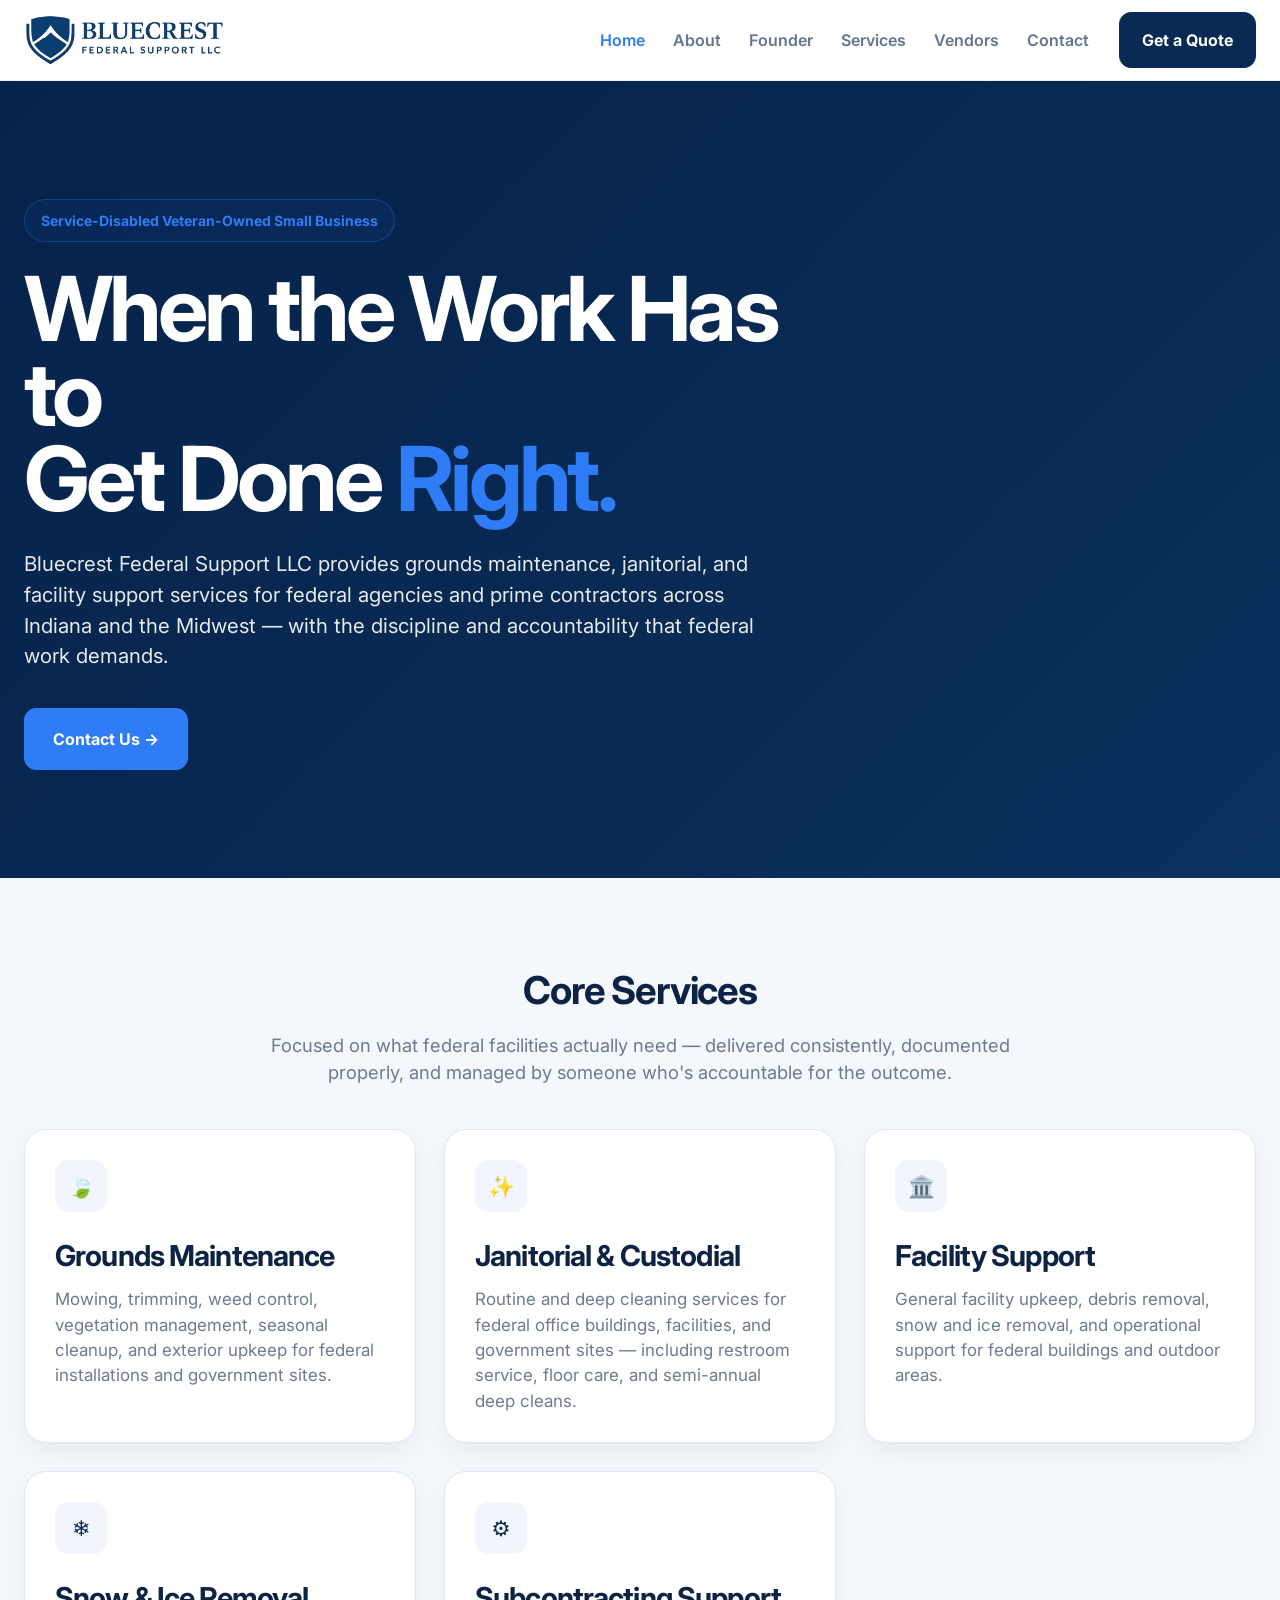
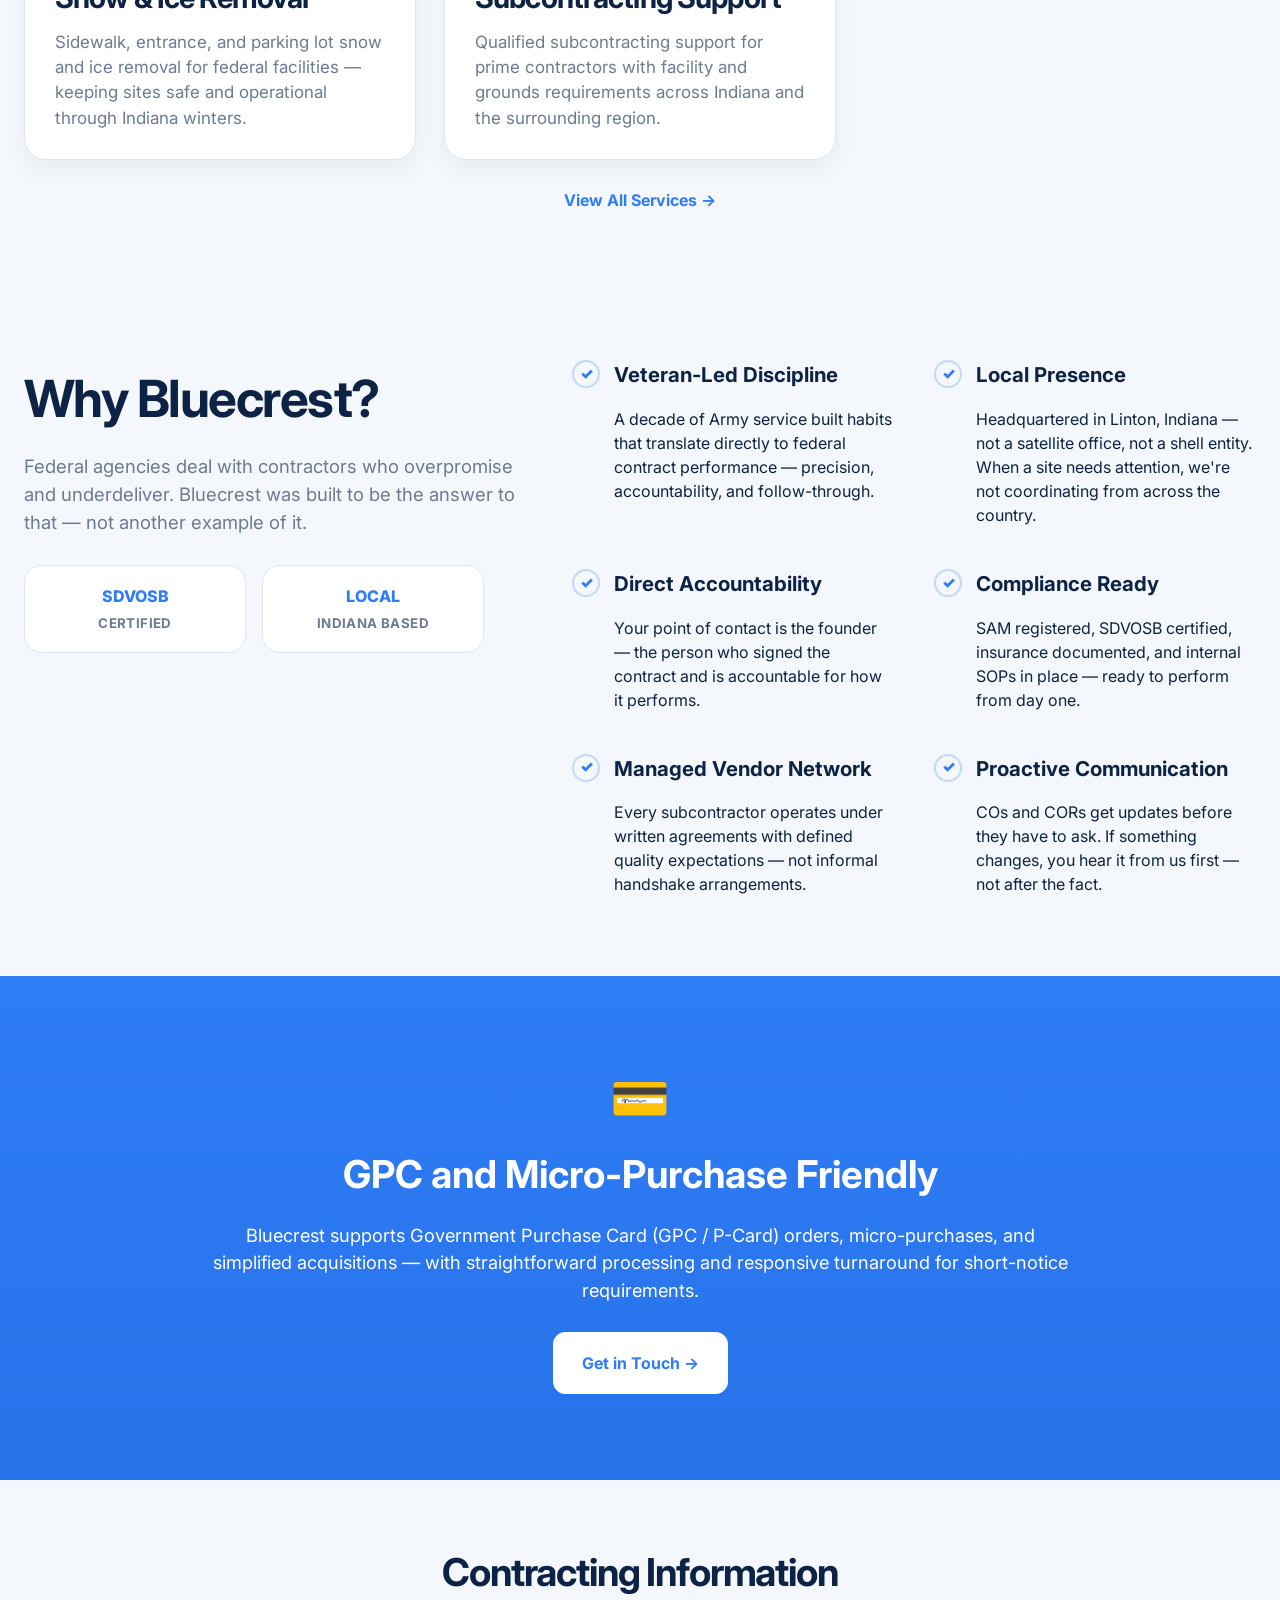
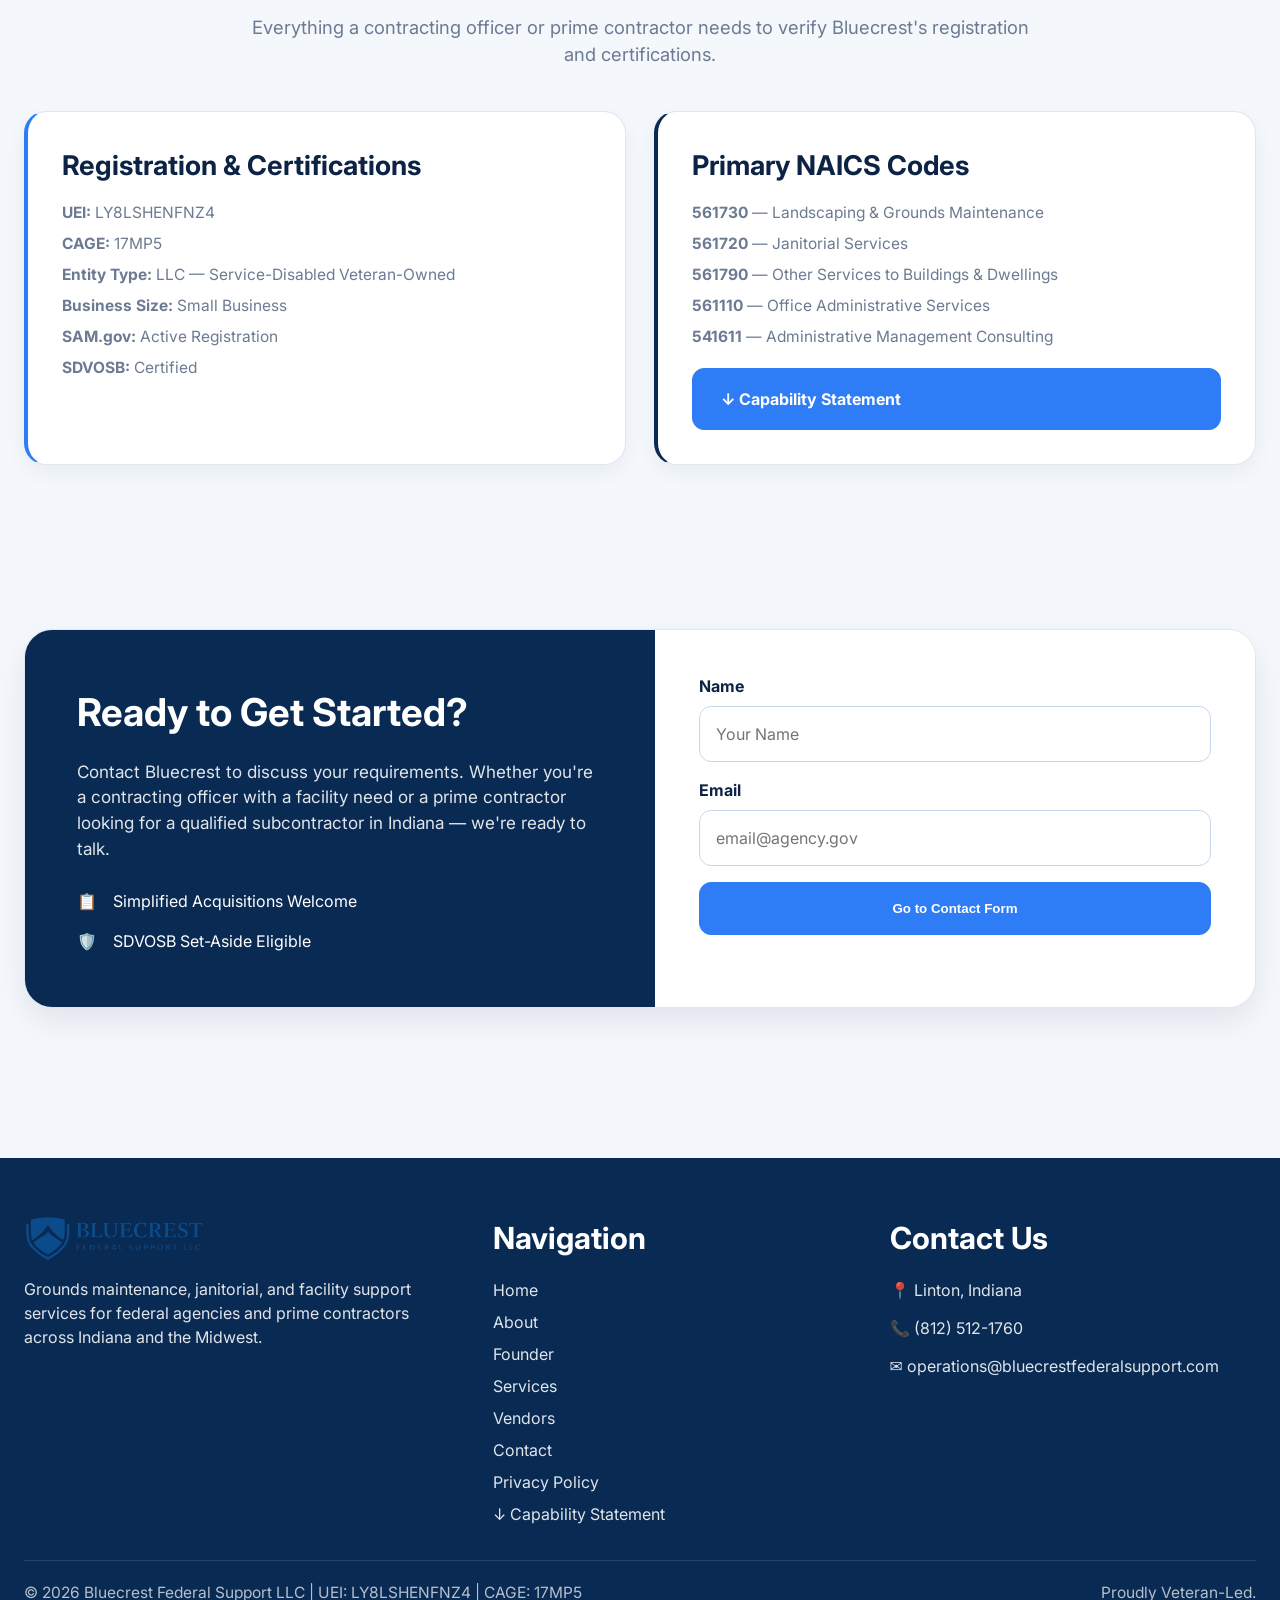
==== commit f91af3d7: "Update index.html" ====
--- a/index.html
+++ b/index.html
@@ -4,13 +4,12 @@
 <meta charset="UTF-8">
 <meta name="viewport" content="width=device-width, initial-scale=1.0">
 <title>Bluecrest Federal Support LLC</title>
-<meta name="description" content="Veteran-led federal support services for agencies and prime contractors.">
+<meta name="description" content="Bluecrest Federal Support LLC is a Service-Disabled Veteran-Owned Small Business providing grounds maintenance, janitorial, and facility support services for federal agencies and prime contractors across Indiana and the Midwest.">
 <link rel="preconnect" href="https://fonts.googleapis.com">
 <link rel="preconnect" href="https://fonts.gstatic.com" crossorigin>
 <link href="https://fonts.googleapis.com/css2?family=Inter:wght@400;500;600;700;800;900&display=swap" rel="stylesheet">
 <link rel="stylesheet" href="styles.css">
 <link rel="icon" type="image/png" href="favicon.png">
-<meta name="description" content="Bluecrest Federal Support LLC delivers facilities, administrative, logistics, and operational support services across Indiana and the Midwest.">
 <meta name="author" content="Bluecrest Federal Support LLC">
 <meta name="robots" content="index, follow">
 </head>
@@ -36,54 +35,58 @@
 
 <main>
 
+<!-- HERO -->
 <section class="hero">
   <div class="container hero-grid">
     <div>
-      <div class="small-badge">Veteran-Led Federal Support</div>
-      <h1>Federal Support Services<br>You Can <span class="accent">Rely On.</span></h1>
-      <p>Reliable federal support services for agencies and prime contractors across Indiana and the Midwest.</p>
+      <div class="small-badge">Service-Disabled Veteran-Owned Small Business</div>
+      <h1>When the Work Has to<br>Get Done <span class="accent">Right.</span></h1>
+      <p>Bluecrest Federal Support LLC provides grounds maintenance, janitorial, and facility support services for federal agencies and prime contractors across Indiana and the Midwest — with the discipline and accountability that federal work demands.</p>
       <a class="btn-primary" href="contact.html">Contact Us →</a>
     </div>
   </div>
 </section>
 
+<!-- SERVICES -->
 <section class="section">
   <div class="container">
     <div class="section-head">
-      <h2>Mission-Ready Support</h2>
-      <p>Comprehensive solutions tailored for federal agencies and prime contractors.</p>
+      <h2>Core Services</h2>
+      <p>Focused on what federal facilities actually need — delivered consistently, documented properly, and managed by someone who's accountable for the outcome.</p>
     </div>
 
     <div class="card-grid">
-      <div class="info-card">
-        <div class="icon-box">🗂️</div>
-        <h3>Administrative Support</h3>
-        <p>Data entry, records management, scheduling, and office assistance.</p>
-      </div>
-
-      <div class="info-card">
-        <div class="icon-box">✨</div>
-        <h3>Janitorial &amp; Facilities</h3>
-        <p>Cleaning, sanitization, and facility upkeep services.</p>
-      </div>
-
-      <div class="info-card">
-        <div class="icon-box">🚚</div>
-        <h3>Logistics &amp; Courier</h3>
-        <p>Secure delivery, material transport, and operational logistics support.</p>
-      </div>
 
       <div class="info-card">
         <div class="icon-box">🍃</div>
         <h3>Grounds Maintenance</h3>
-        <p>Mowing, landscaping, seasonal cleanup, and exterior maintenance.</p>
+        <p>Mowing, trimming, weed control, vegetation management, seasonal cleanup, and exterior upkeep for federal installations and government sites.</p>
+      </div>
+
+      <div class="info-card">
+        <div class="icon-box">✨</div>
+        <h3>Janitorial &amp; Custodial</h3>
+        <p>Routine and deep cleaning services for federal office buildings, facilities, and government sites — including restroom service, floor care, and semi-annual deep cleans.</p>
+      </div>
+
+      <div class="info-card">
+        <div class="icon-box">🏛️</div>
+        <h3>Facility Support</h3>
+        <p>General facility upkeep, debris removal, snow and ice removal, and operational support for federal buildings and outdoor areas.</p>
+      </div>
+
+      <div class="info-card">
+        <div class="icon-box">❄️</div>
+        <h3>Snow &amp; Ice Removal</h3>
+        <p>Sidewalk, entrance, and parking lot snow and ice removal for federal facilities — keeping sites safe and operational through Indiana winters.</p>
       </div>
 
       <div class="info-card">
         <div class="icon-box">⚙️</div>
-        <h3>General Operations</h3>
-        <p>Flexible operational support for mission-critical requirements.</p>
-      </div>
+        <h3>Subcontracting Support</h3>
+        <p>Qualified subcontracting support for prime contractors with facility and grounds requirements across Indiana and the surrounding region.</p>
+      </div>
+
     </div>
 
     <div class="center-link">
@@ -92,19 +95,17 @@
   </div>
 </section>
 
+<!-- WHY BLUECREST -->
 <section class="section-tight">
   <div class="container why-grid">
     <div>
       <h2 style="font-size:3.2rem; margin:0 0 16px; letter-spacing:-.03em;">Why Bluecrest?</h2>
-
-      <p style="font-size:1.16rem; color:var(--muted); margin:0;">
-        Bluecrest delivers dependable support services built around responsiveness,
-        accountability, and mission-focused execution.
+      <p style="font-size:1.16rem; color:var(--muted); margin:0 0 24px;">
+        Federal agencies deal with contractors who overpromise and underdeliver. Bluecrest was built to be the answer to that — not another example of it.
       </p>
-
       <div class="stats">
-        <div class="stat-box">100%<small>VETERAN LED</small></div>
-        <div class="stat-box">24/7<small>RESPONSE</small></div>
+        <div class="stat-box">SDVOSB<small>CERTIFIED</small></div>
+        <div class="stat-box">LOCAL<small>INDIANA BASED</small></div>
       </div>
     </div>
 
@@ -113,148 +114,150 @@
       <div class="feature-item">
         <div class="check">✓</div>
         <div>
-          <h4>Veteran-Led Precision</h4>
-          <p>Discipline and attention to detail are built into every project.</p>
-        </div>
-      </div>
-
-      <div class="feature-item">
-        <div class="check">✓</div>
-        <div>
-          <h4>Rapid Response</h4>
-          <p>Quick mobilization for urgent and short-notice requirements.</p>
-        </div>
-      </div>
-
-      <div class="feature-item">
-        <div class="check">✓</div>
-        <div>
-          <h4>Multi-Service Capabilities</h4>
-          <p>A single partner for diverse operational and facility support needs.</p>
-        </div>
-      </div>
-
-      <div class="feature-item">
-        <div class="check">✓</div>
-        <div>
-          <h4>Flexible Contract Support</h4>
-          <p>Scalable support tailored to agency and prime contractor requirements.</p>
-        </div>
-      </div>
-
-      <div class="feature-item">
-        <div class="check">✓</div>
-        <div>
-          <h4>GPC-Friendly</h4>
-          <p>Streamlined processing for micro-purchases and rapid procurement.</p>
-        </div>
-      </div>
-
-      <div class="feature-item">
-        <div class="check">✓</div>
-        <div>
-          <h4>Reliable Performance</h4>
-          <p>Consistent service delivery you can depend on.</p>
-        </div>
-      </div>
-
-    </div>
-  </div>
-</section>
-
+          <h4>Veteran-Led Discipline</h4>
+          <p>A decade of Army service built habits that translate directly to federal contract performance — precision, accountability, and follow-through.</p>
+        </div>
+      </div>
+
+      <div class="feature-item">
+        <div class="check">✓</div>
+        <div>
+          <h4>Local Presence</h4>
+          <p>Headquartered in Linton, Indiana — not a satellite office, not a shell entity. When a site needs attention, we're not coordinating from across the country.</p>
+        </div>
+      </div>
+
+      <div class="feature-item">
+        <div class="check">✓</div>
+        <div>
+          <h4>Direct Accountability</h4>
+          <p>Your point of contact is the founder — the person who signed the contract and is accountable for how it performs.</p>
+        </div>
+      </div>
+
+      <div class="feature-item">
+        <div class="check">✓</div>
+        <div>
+          <h4>Compliance Ready</h4>
+          <p>SAM registered, SDVOSB certified, insurance documented, and internal SOPs in place — ready to perform from day one.</p>
+        </div>
+      </div>
+
+      <div class="feature-item">
+        <div class="check">✓</div>
+        <div>
+          <h4>Managed Vendor Network</h4>
+          <p>Every subcontractor operates under written agreements with defined quality expectations — not informal handshake arrangements.</p>
+        </div>
+      </div>
+
+      <div class="feature-item">
+        <div class="check">✓</div>
+        <div>
+          <h4>Proactive Communication</h4>
+          <p>COs and CORs get updates before they have to ask. If something changes, you hear it from us first — not after the fact.</p>
+        </div>
+      </div>
+
+    </div>
+  </div>
+</section>
+
+<!-- GPC BANNER -->
 <section class="blue-banner">
   <div class="container">
     <div style="font-size:3rem; margin-bottom:12px;">💳</div>
-
-    <h2>Fast, Flexible, Purchase-Card Friendly</h2>
-
+    <h2>GPC and Micro-Purchase Friendly</h2>
     <p>
-      We support Government Purchase Card (GPC / P-Card) orders,
-      micro-purchases, and short-notice requirements with responsive,
-      streamlined service.
+      Bluecrest supports Government Purchase Card (GPC / P-Card) orders, micro-purchases, and simplified acquisitions — with straightforward processing and responsive turnaround for short-notice requirements.
     </p>
-
-    <a class="btn-primary" href="contact.html">Get a Quote Today</a>
-  </div>
-</section>
-
-<section class="testimonial container">
-  <div class="stars">★★★★★</div>
-  <blockquote>
-    “Reliable Veteran-Led Support Focused on Federal Mission Execution.”
-  </blockquote>
-  <cite>BLUECREST FEDERAL SUPPORT</cite>
-</section>
-
+    <a class="btn-primary" href="contact.html">Get in Touch →</a>
+  </div>
+</section>
+
+<!-- CONTRACTING INFO STRIP -->
+<section class="section-tight">
+  <div class="container">
+    <div class="section-head">
+      <h2>Contracting Information</h2>
+      <p>Everything a contracting officer or prime contractor needs to verify Bluecrest's registration and certifications.</p>
+    </div>
+    <div class="info-panels">
+      <div class="simple-card" style="border-left:4px solid var(--blue);">
+        <h3>Registration &amp; Certifications</h3>
+        <ul style="list-style:none; padding:0; margin:0; color:var(--muted); font-size:0.97rem; line-height:2;">
+          <li><strong>UEI:</strong> LY8LSHENFNZ4</li>
+          <li><strong>CAGE:</strong> 17MP5</li>
+          <li><strong>Entity Type:</strong> LLC — Service-Disabled Veteran-Owned</li>
+          <li><strong>Business Size:</strong> Small Business</li>
+          <li><strong>SAM.gov:</strong> Active Registration</li>
+          <li><strong>SDVOSB:</strong> Certified</li>
+        </ul>
+      </div>
+      <div class="simple-card" style="border-left:4px solid var(--navy);">
+        <h3>Primary NAICS Codes</h3>
+        <ul style="list-style:none; padding:0; margin:0; color:var(--muted); font-size:0.97rem; line-height:2;">
+          <li><strong>561730</strong> — Landscaping &amp; Grounds Maintenance</li>
+          <li><strong>561720</strong> — Janitorial Services</li>
+          <li><strong>561790</strong> — Other Services to Buildings &amp; Dwellings</li>
+          <li><strong>561110</strong> — Office Administrative Services</li>
+          <li><strong>541611</strong> — Administrative Management Consulting</li>
+        </ul>
+        <a class="btn-primary download-btn" href="Bluecrest_Federal_Support_Capability_Statement.pdf" style="margin-top:16px; display:inline-block;">↓ Capability Statement</a>
+      </div>
+    </div>
+  </div>
+</section>
+
+<!-- CTA -->
 <section class="section-tight">
   <div class="container surface contact-cta">
-
     <div class="cta-left">
       <h3>Ready to Get Started?</h3>
-
       <p>
-        Contact us today to discuss your requirements and support needs.
-        Bluecrest is ready to assist agencies and prime contractors with
-        responsive operational support.
+        Contact Bluecrest to discuss your requirements. Whether you're a contracting officer with a facility need or a prime contractor looking for a qualified subcontractor in Indiana — we're ready to talk.
       </p>
-
       <div class="cta-points">
         <div class="point">
-          <div>🕒</div>
-          <div>Rapid Response Times</div>
-        </div>
-
+          <div>📋</div>
+          <div>Simplified Acquisitions Welcome</div>
+        </div>
         <div class="point">
           <div>🛡️</div>
-          <div>Reliable Mission Support</div>
-        </div>
-      </div>
-    </div>
-
+          <div>SDVOSB Set-Aside Eligible</div>
+        </div>
+      </div>
+    </div>
     <div class="cta-right">
       <form class="cta-mini-form" action="https://formsubmit.co/operations@bluecrestfederalsupport.com" method="POST">
-
         <input type="hidden" name="_subject" value="Bluecrest Website Contact Request">
         <input type="hidden" name="_next" value="https://bluecrestfederalsupport.com/form-success.html">
         <input type="hidden" name="_template" value="table">
         <input type="text" name="_honey" style="display:none">
-
         <div>
           <label for="mini-name">Name</label>
           <input class="input" id="mini-name" name="Name" placeholder="Your Name" required>
         </div>
-
         <div>
           <label for="mini-email">Email</label>
           <input class="input" id="mini-email" name="Email" type="email" placeholder="email@agency.gov" required>
         </div>
-
         <button class="btn-primary" type="submit">Go to Contact Form</button>
-
       </form>
     </div>
-
   </div>
 </section>
 
 </main>
 
 <footer class="site-footer">
-
   <div class="container footer-top">
-
     <div class="footer-brand">
       <img src="logo.png" alt="Bluecrest Federal Support LLC logo">
-
-      <p>
-        Providing administrative, facilities, logistics, and operational
-        support services across Indiana and the Midwest.
-      </p>
-    </div>
-
+      <p>Grounds maintenance, janitorial, and facility support services for federal agencies and prime contractors across Indiana and the Midwest.</p>
+    </div>
     <div>
       <h3 class="footer-title">Navigation</h3>
-
       <div class="footer-links">
         <a href="index.html">Home</a>
         <a href="about.html">About</a>
@@ -266,33 +269,22 @@
         <a href="Bluecrest_Federal_Support_Capability_Statement.pdf">↓ Capability Statement</a>
       </div>
     </div>
-
     <div>
       <h3 class="footer-title">Contact Us</h3>
-
       <ul class="footer-contact">
         <li>📍 Linton, Indiana</li>
         <li>📞 (812) 512-1760</li>
         <li>✉️ operations@bluecrestfederalsupport.com</li>
       </ul>
     </div>
-
-  </div>
-
+  </div>
   <div class="container footer-bottom">
-    <div>
-      © <span data-year></span> Bluecrest Federal Support LLC |
-      UEI: LY8LSHENFNZ4 |
-      CAGE: 17MP5
-    </div>
-
+    <div>© <span data-year></span> Bluecrest Federal Support LLC | UEI: LY8LSHENFNZ4 | CAGE: 17MP5</div>
     <div>Proudly Veteran-Led.</div>
   </div>
-
 </footer>
 
 </div>
-
 <script src="script.js"></script>
 </body>
 </html>
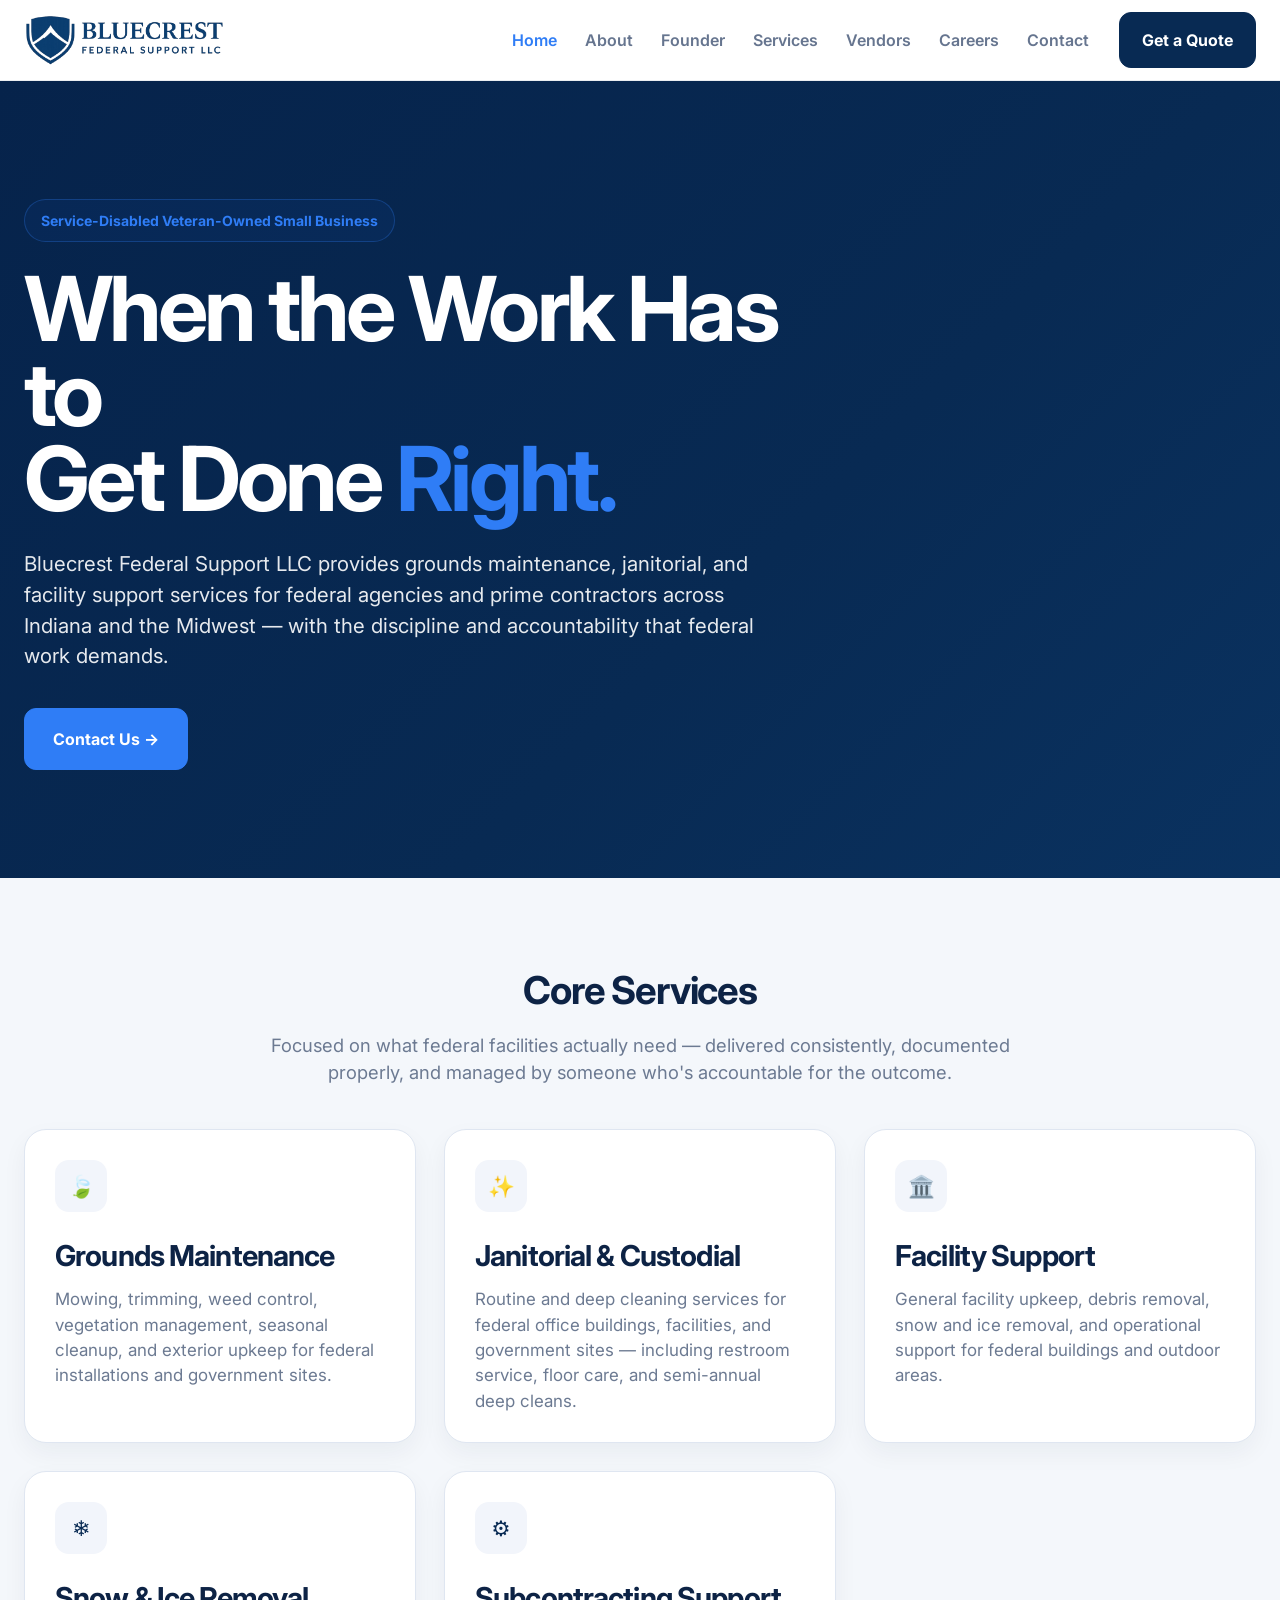
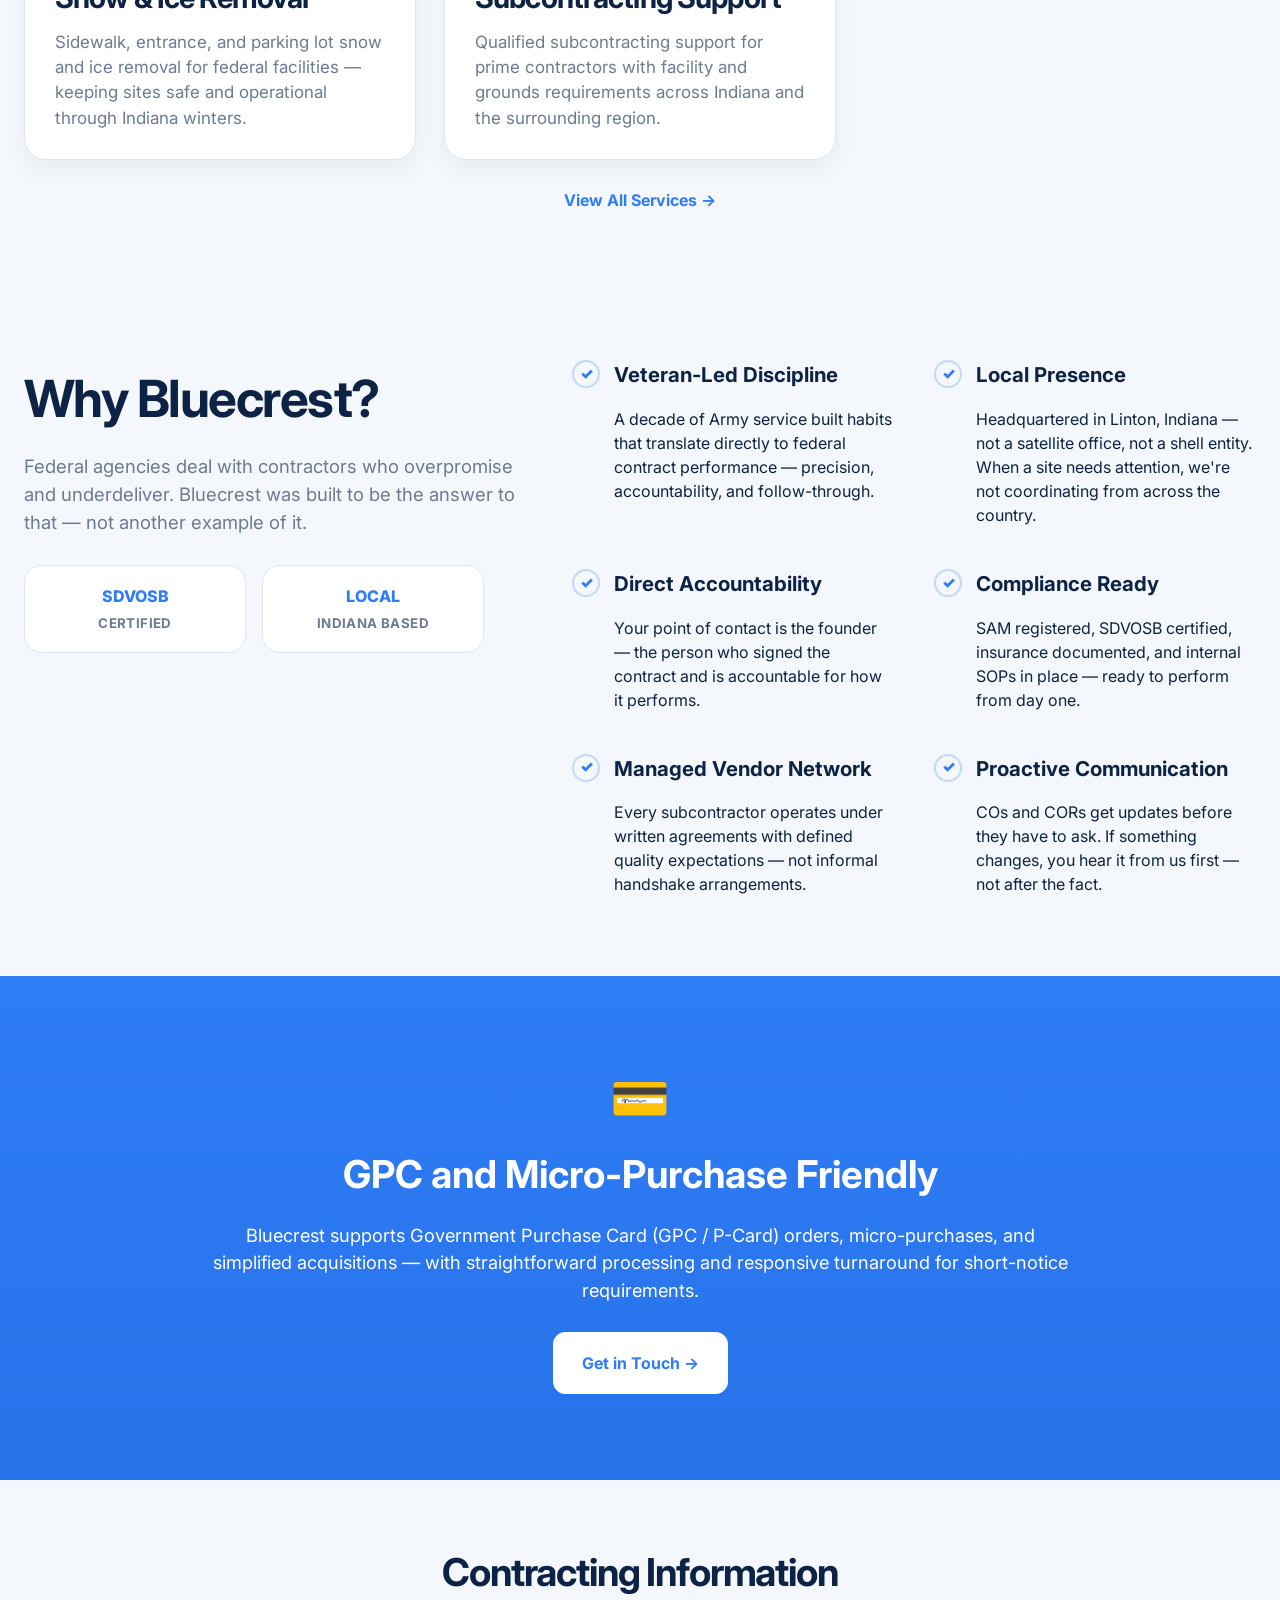
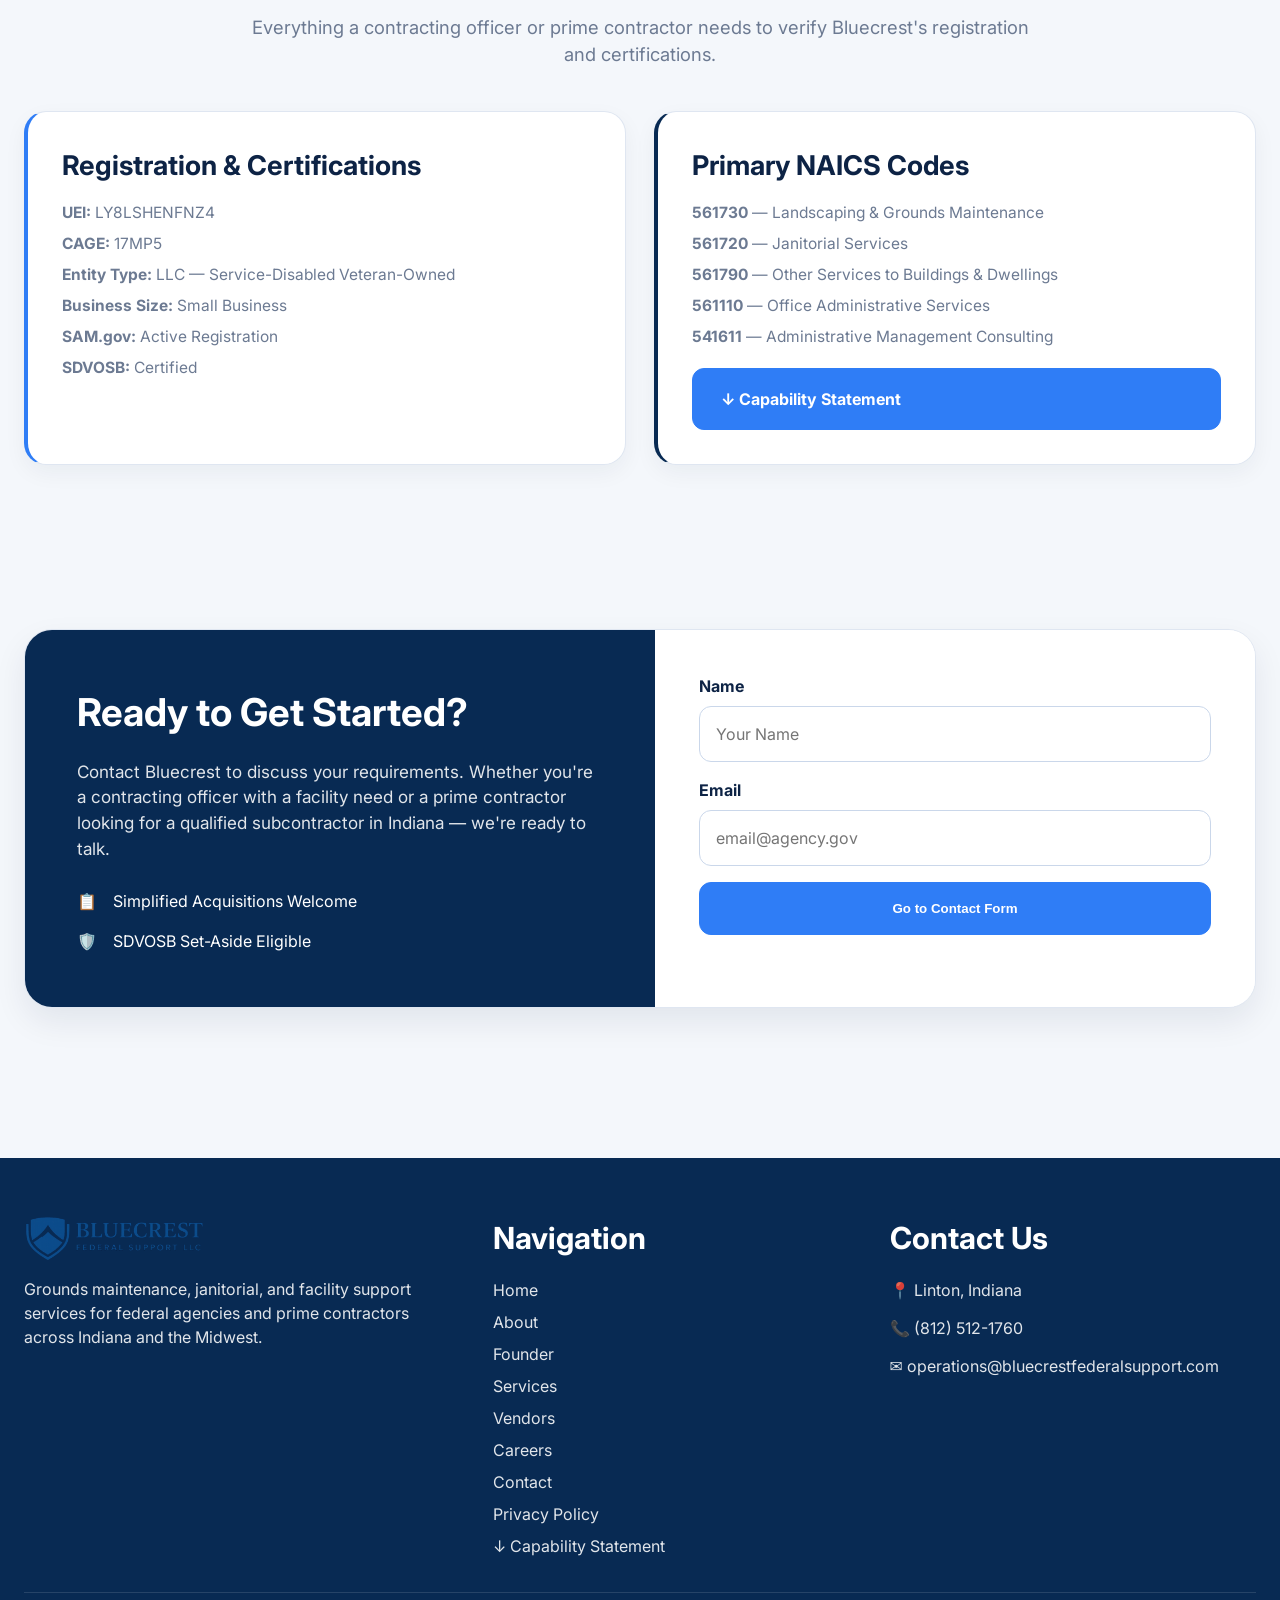
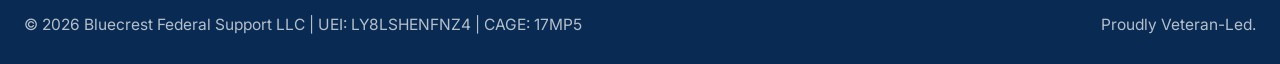
==== commit 2fb3e1e4: "Add mobile menu, fix phone overflow, add Careers page - Hamburger menu on screens under 860px (nav l" ====
--- a/index.html
+++ b/index.html
@@ -20,15 +20,17 @@
   <div class="container header-inner">
     <a class="brand" href="index.html"><img src="logo.png" alt="Bluecrest Federal Support LLC logo"></a>
     <div class="nav">
-      <nav class="nav-links">
+      <nav class="nav-links" id="site-nav">
         <a href="index.html" class="active">Home</a>
         <a href="about.html">About</a>
         <a href="founder.html">Founder</a>
         <a href="services.html">Services</a>
         <a href="vendors.html">Vendors</a>
+        <a href="careers.html">Careers</a>
         <a href="contact.html">Contact</a>
       </nav>
       <a class="quote-btn" href="contact.html">Get a Quote</a>
+      <button class="menu-btn" type="button" aria-label="Open menu" aria-expanded="false" aria-controls="site-nav"><span></span><span></span><span></span></button>
     </div>
   </div>
 </header>
@@ -264,6 +266,7 @@
         <a href="founder.html">Founder</a>
         <a href="services.html">Services</a>
         <a href="vendors.html">Vendors</a>
+        <a href="careers.html">Careers</a>
         <a href="contact.html">Contact</a>
         <a href="privacy.html">Privacy Policy</a>
         <a href="Bluecrest_Federal_Support_Capability_Statement.pdf">↓ Capability Statement</a>
--- a/styles.css
+++ b/styles.css
@@ -259,3 +259,71 @@
   .quote-btn { padding: 12px 16px; }
   .brand img { height: 42px; }
 }
+
+/* ---------- Careers page ---------- */
+.job-grid { display: grid; grid-template-columns: repeat(2, minmax(0, 1fr)); gap: 28px; }
+.job-card {
+  background: #fff; border: 1px solid var(--line); border-radius: 22px; padding: 30px;
+  box-shadow: 0 10px 24px rgba(7, 30, 63, 0.05); display: flex; flex-direction: column; gap: 20px;
+}
+.job-tag {
+  display: inline-flex; padding: 6px 12px; border-radius: 999px; font-size: .85rem; font-weight: 700;
+  color: var(--blue); background: rgba(47,125,246,0.08); border: 1px solid rgba(47,125,246,0.25);
+}
+.job-head h3 { margin: 12px 0 4px; font-size: 1.9rem; letter-spacing: -0.03em; }
+.job-loc { margin: 0; color: var(--muted); font-weight: 600; }
+.job-pay { background: #f2f5fb; border-radius: 14px; padding: 16px 18px; display: grid; gap: 4px; }
+.job-pay strong { font-size: 2rem; color: var(--navy); letter-spacing: -0.02em; }
+.job-pay span { color: var(--muted); font-size: .98rem; }
+.job-facts { margin: 0; display: grid; gap: 14px; }
+.job-facts dt { font-weight: 700; }
+.job-facts dd { margin: 2px 0 0; color: var(--muted); }
+.job-apply { align-self: flex-start; margin-top: auto; }
+.job-list { margin: 0 0 16px; padding-left: 20px; display: grid; gap: 8px; color: var(--muted); }
+.careers-apply { max-width: 920px; }
+.careers-apply p { font-size: 1.06rem; }
+.text-link { color: var(--blue); font-weight: 700; text-decoration: underline; text-underline-offset: 3px; overflow-wrap: anywhere; }
+
+/* ---------- Mobile menu + overflow fixes ---------- */
+.menu-btn { display: none; }
+.contact-layout > *, .two-col > *, .why-grid > *, .founder-grid > *, .contact-cta > *, .info-panels > *, .job-grid > * { min-width: 0; }
+.footer-contact li, .contact-list li { overflow-wrap: anywhere; }
+
+@media (max-width: 860px) {
+  .job-grid { grid-template-columns: 1fr; }
+  .site-header { position: sticky; }
+  .header-inner { position: relative; }
+  .menu-btn {
+    display: inline-flex; flex-direction: column; justify-content: center; gap: 5px;
+    width: 46px; height: 46px; padding: 0 11px; border-radius: 12px;
+    border: 1px solid var(--line); background: #fff; cursor: pointer;
+  }
+  .menu-btn span { display: block; height: 2px; background: var(--navy); border-radius: 2px; transition: .2s ease; }
+  .site-header.menu-open .menu-btn span:nth-child(1) { transform: translateY(7px) rotate(45deg); }
+  .site-header.menu-open .menu-btn span:nth-child(2) { opacity: 0; }
+  .site-header.menu-open .menu-btn span:nth-child(3) { transform: translateY(-7px) rotate(-45deg); }
+  .site-header.menu-open .nav-links {
+    display: flex; flex-direction: column; align-items: stretch; gap: 0;
+    position: absolute; top: 100%; left: -14px; right: -14px;
+    background: #fff; border-bottom: 1px solid var(--line); box-shadow: 0 14px 24px rgba(7,30,63,.10);
+    padding: 6px 14px 12px;
+  }
+  .site-header.menu-open .nav-links a { padding: 14px 4px; border-bottom: 1px solid var(--line); color: var(--text); }
+  .site-header.menu-open .nav-links a:last-child { border-bottom: none; }
+  .site-header.menu-open .nav-links a.active { color: var(--blue); }
+  .hero h1 { font-size: clamp(2.4rem, 11vw, 3.4rem); }
+  .hero p { font-size: 1.1rem; }
+  .page-hero { padding: 56px 0 48px; }
+  .page-hero h1 { font-size: clamp(2.2rem, 10vw, 3rem); }
+  .section-head h2 { font-size: clamp(1.9rem, 8vw, 2.4rem); }
+  .info-card h3 { font-size: 1.5rem; }
+  .footer-title { font-size: 1.5rem; }
+  .naics-head { font-size: 1.5rem; }
+}
+
+@media (max-width: 420px) {
+  .brand img { height: 36px; }
+  .quote-btn { padding: 11px 13px; font-size: .92rem; }
+  .nav { gap: 10px; }
+}
+main p strong { overflow-wrap: anywhere; }
